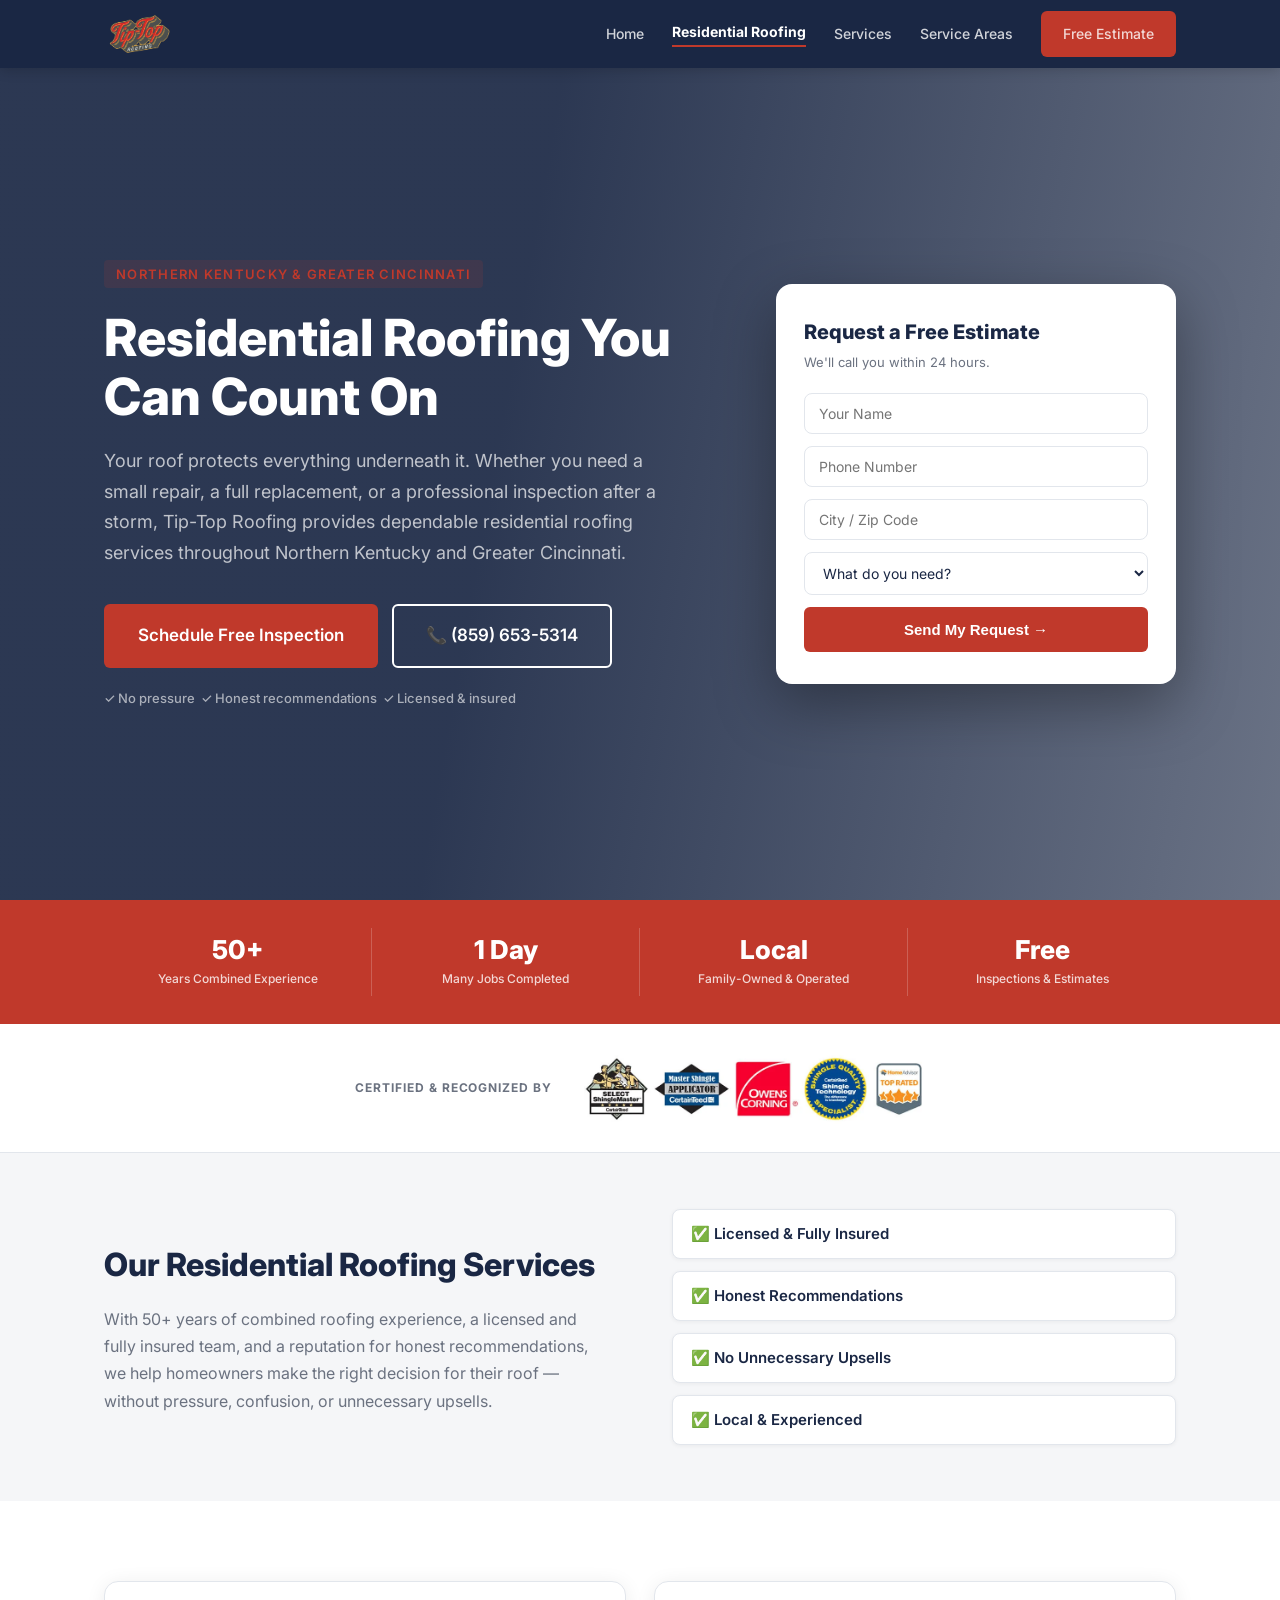
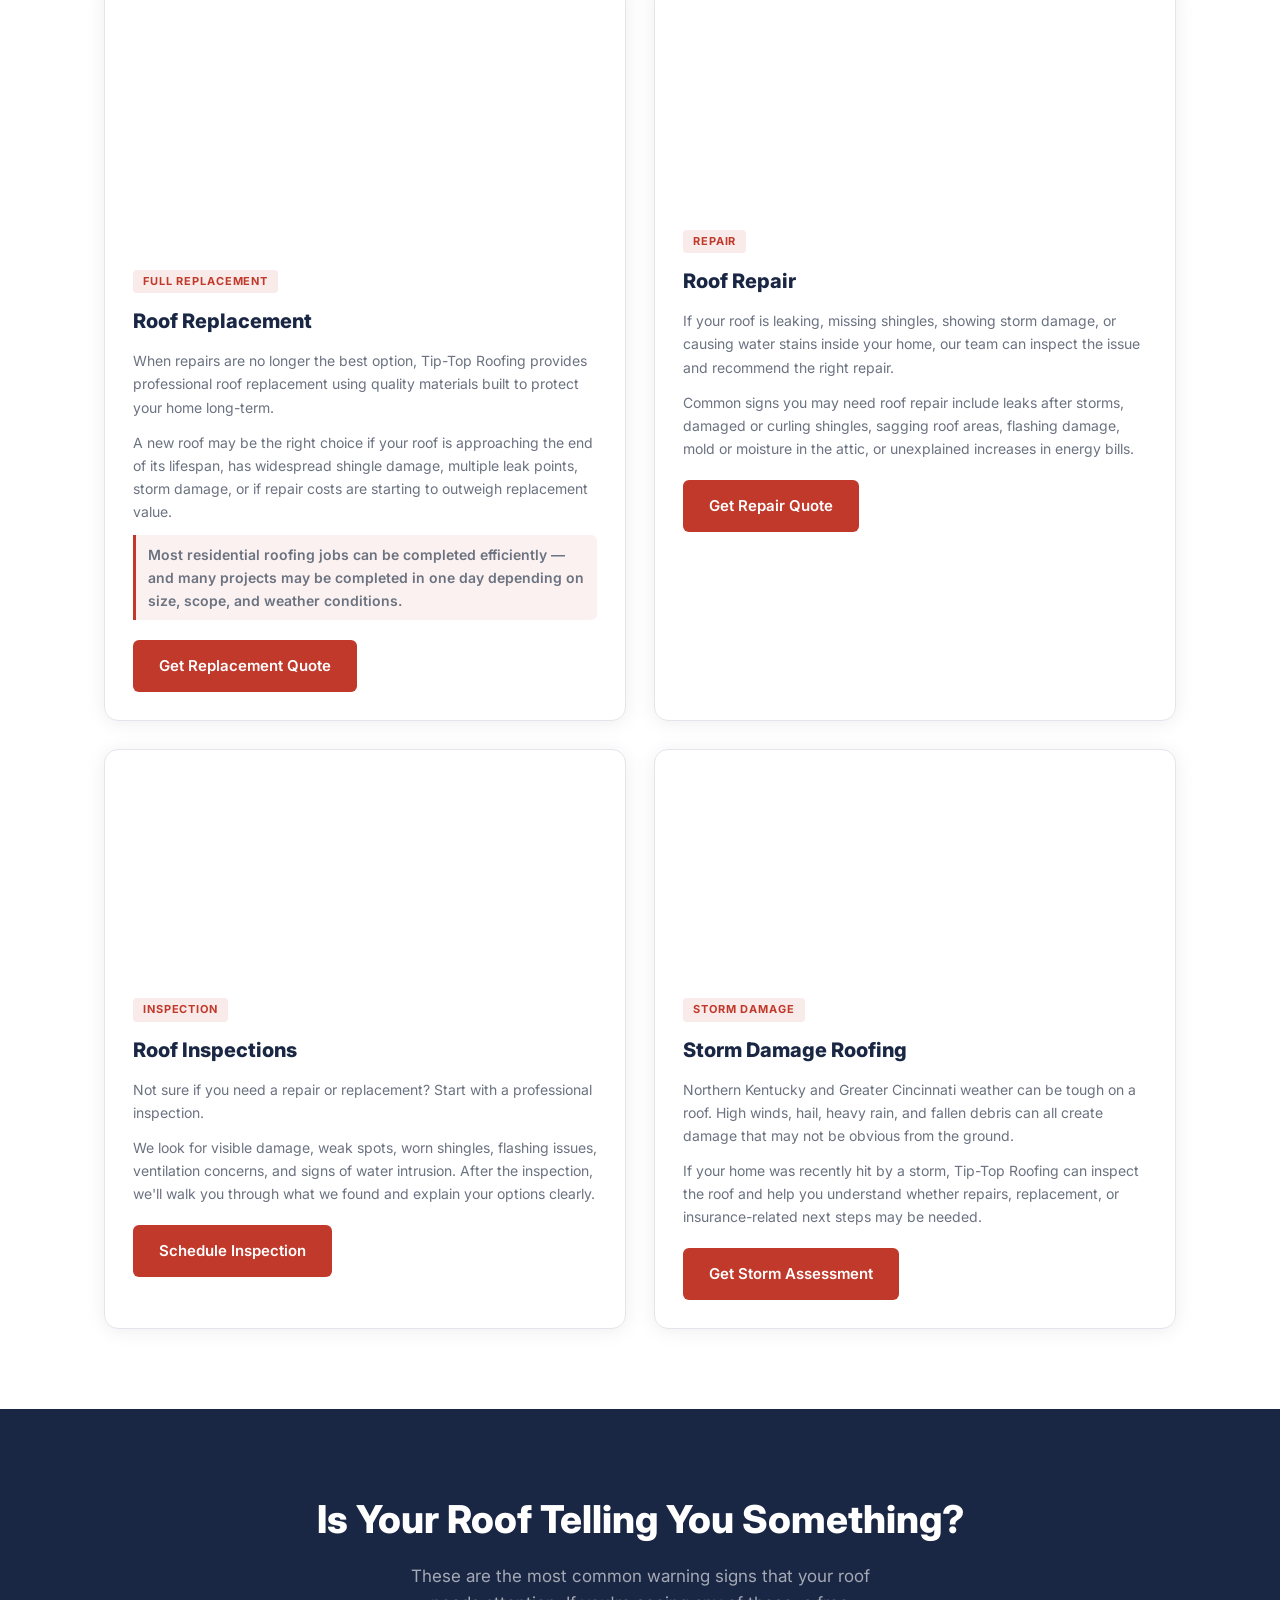
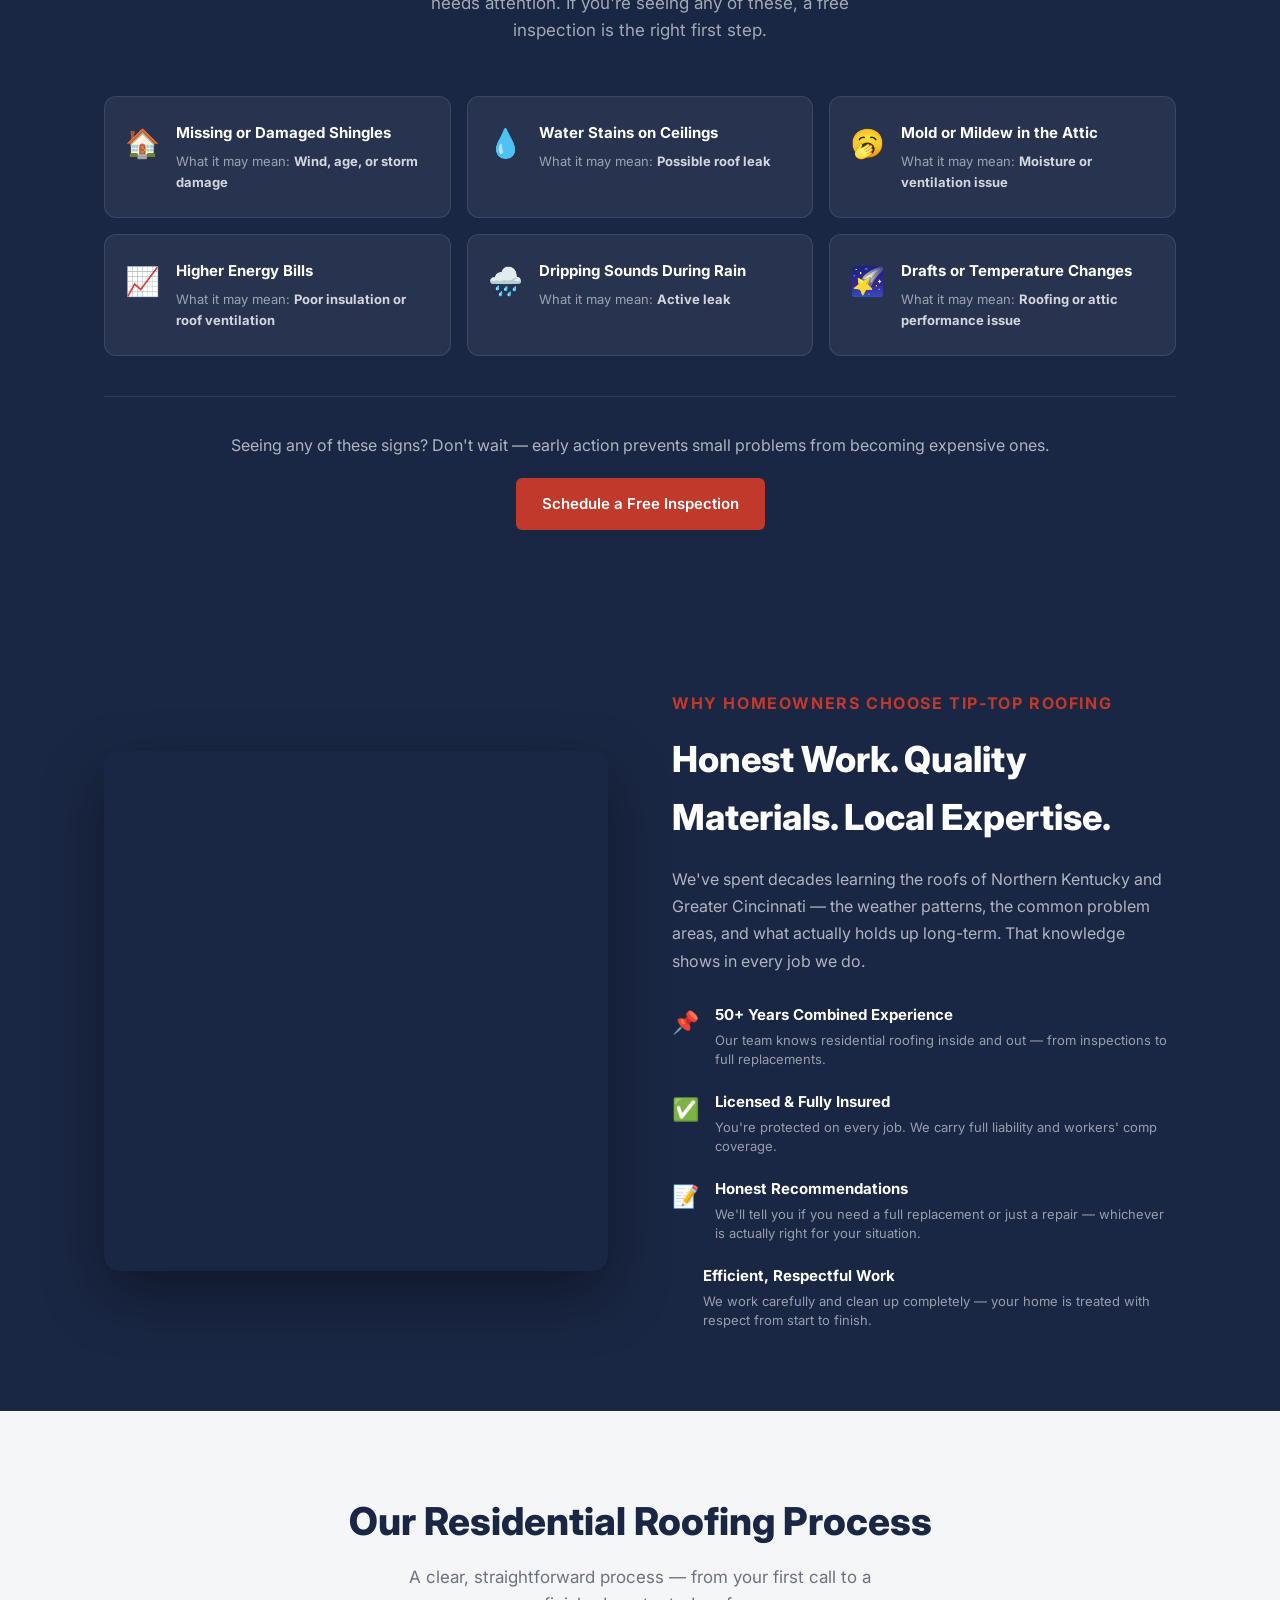
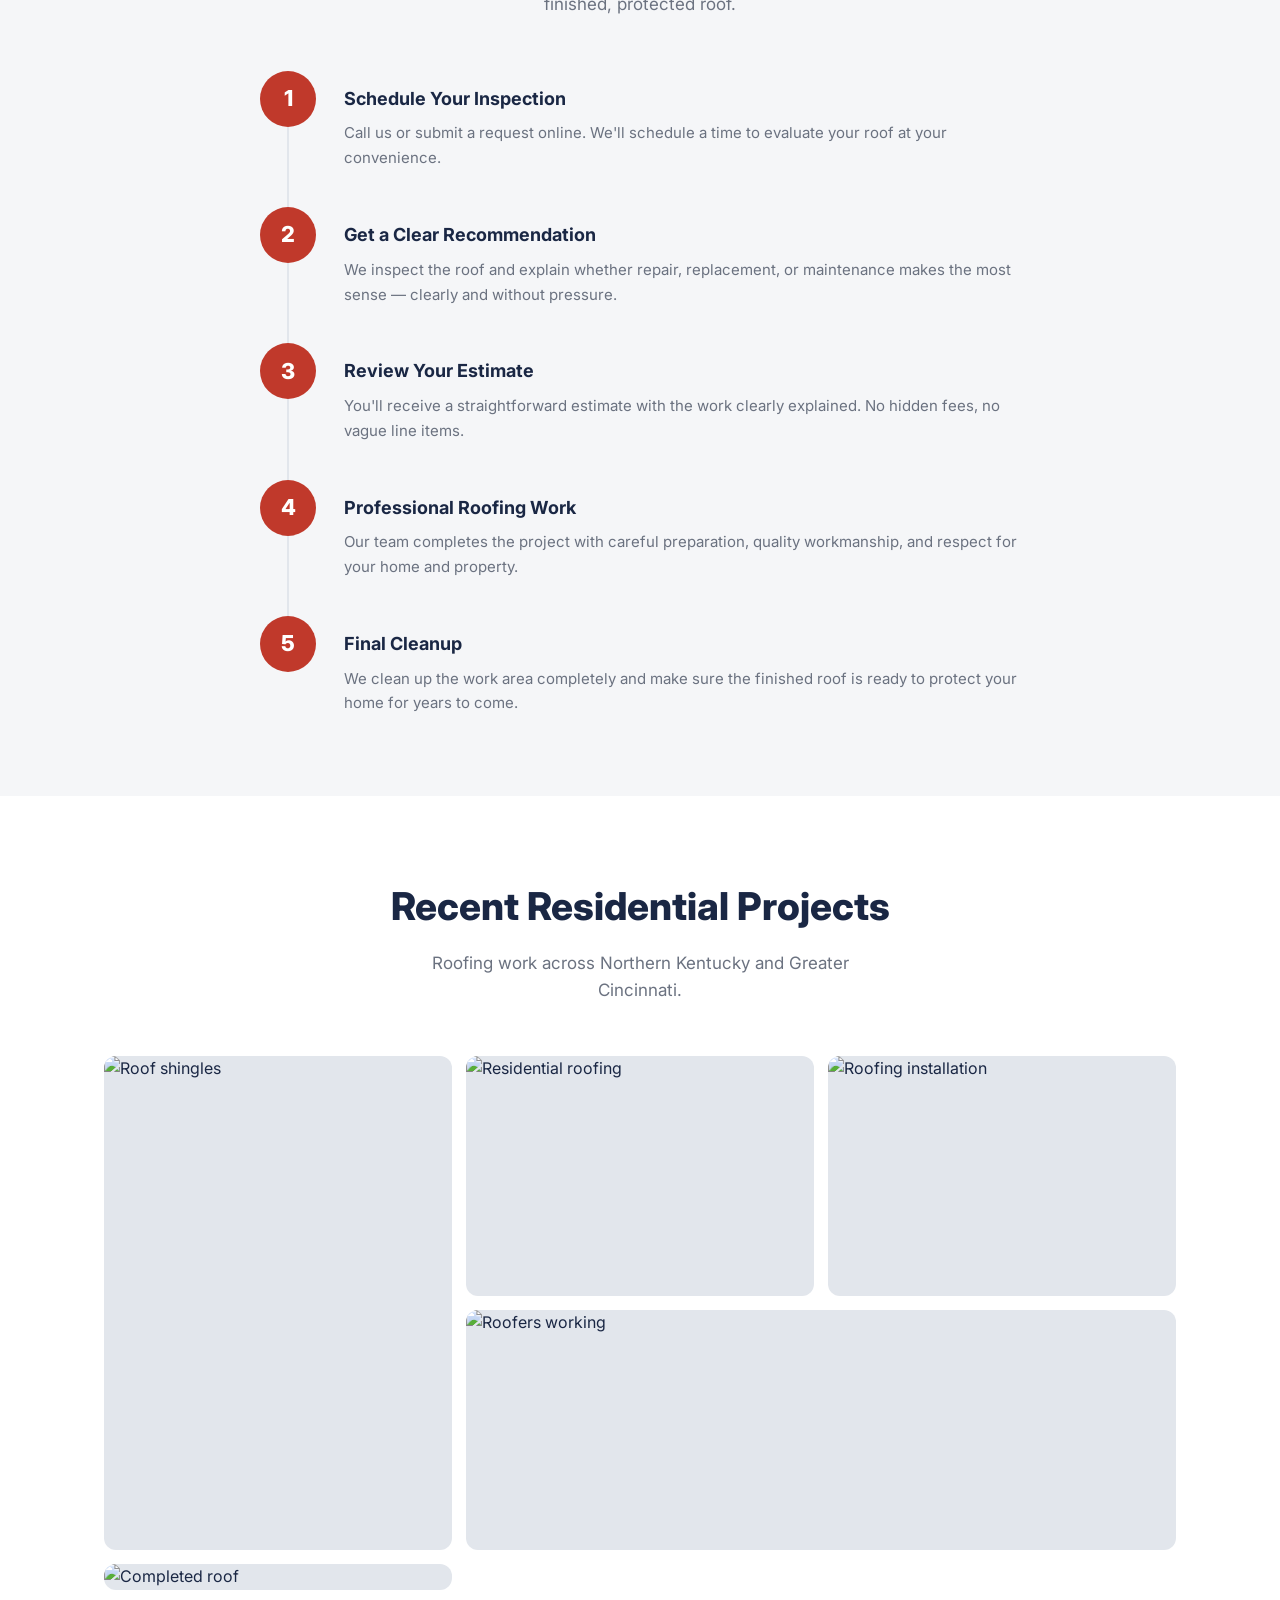
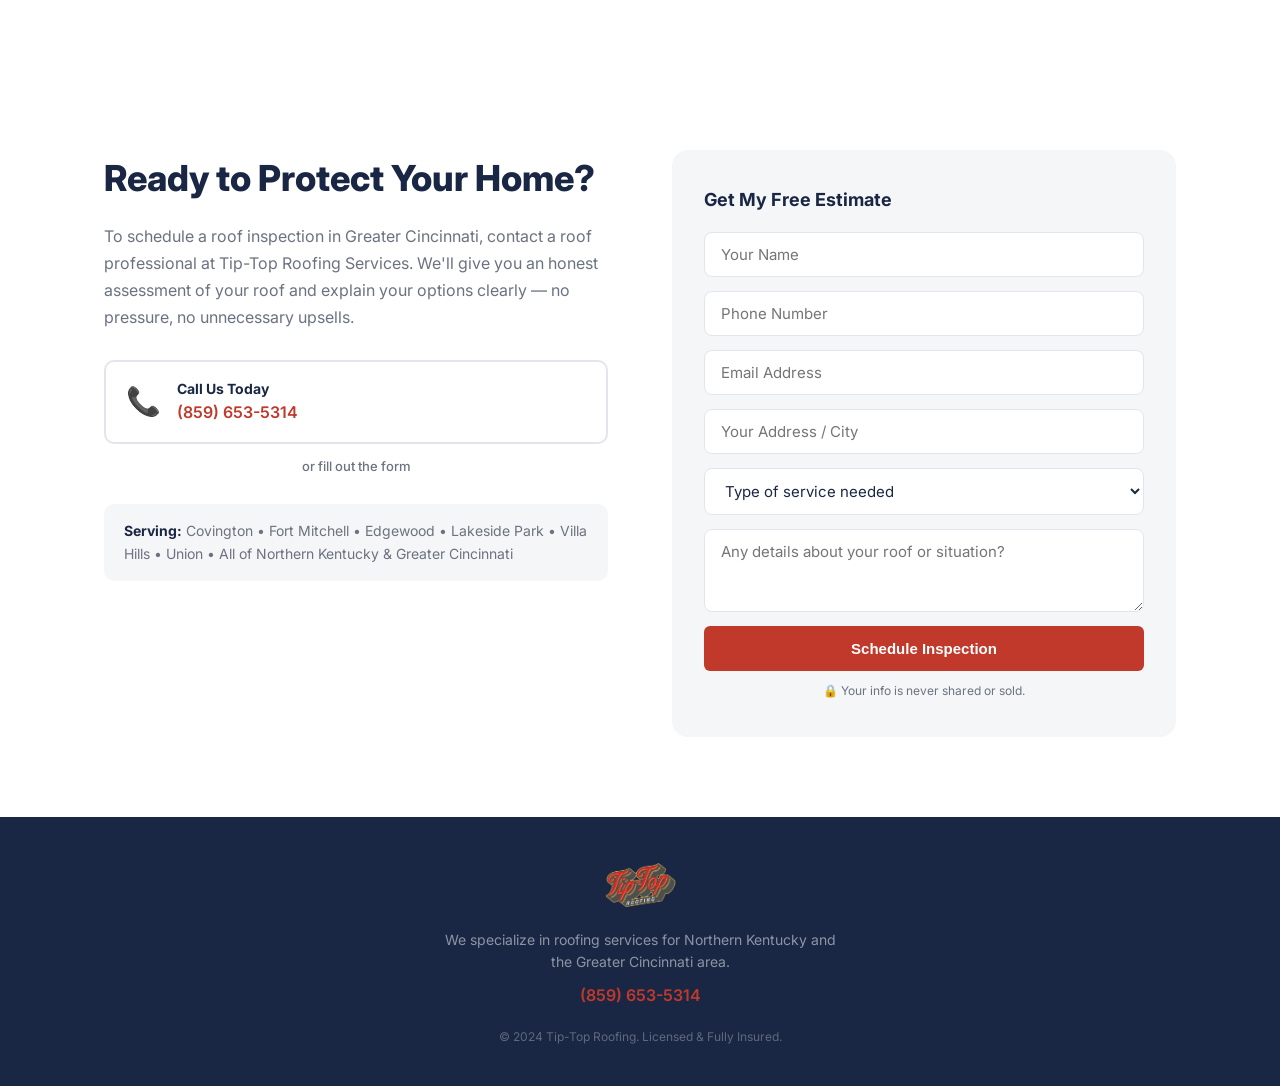
==== residential-roofing.html @ 7cd94232 "Initial build of Tip-Top Roofing website - Main brochure page (index.html) with hero, services, abou" ====
<!DOCTYPE html>
<html lang="en">
<head>
  <meta charset="UTF-8" />
  <meta name="viewport" content="width=device-width, initial-scale=1.0" />
  <title>Residential Roofing | Tip-Top Roofing — Northern Kentucky & Greater Cincinnati</title>
  <link rel="stylesheet" href="style.css" />
  <link rel="stylesheet" href="residential.css" />
  <link rel="preconnect" href="https://fonts.googleapis.com" />
  <link href="https://fonts.googleapis.com/css2?family=Inter:wght@400;500;600;700;800&display=swap" rel="stylesheet" />
</head>
<body>

  <!-- HEADER -->
  <header class="site-header">
    <div class="container header-inner">
      <a href="index.html" class="logo">
        <img src="logo.webp" alt="Tip-Top Roofing" class="logo-img" />
      </a>
      <nav class="nav-main">
        <a href="index.html">Home</a>
        <a href="residential-roofing.html" class="nav-active">Residential Roofing</a>
        <a href="index.html#services">Services</a>
        <a href="index.html#service-areas">Service Areas</a>
        <a href="#contact" class="btn btn-nav">Free Estimate</a>
      </nav>
      <button class="nav-toggle" aria-label="Toggle menu">&#9776;</button>
    </div>
  </header>

  <div class="mobile-nav" id="mobileNav">
    <a href="index.html">Home</a>
    <a href="residential-roofing.html">Residential Roofing</a>
    <a href="index.html#services">Services</a>
    <a href="index.html#service-areas">Service Areas</a>
    <a href="#contact">Free Estimate</a>
  </div>

  <!-- HERO -->
  <section class="lp-hero">
    <div class="lp-hero-bg" style="background-image: url('https://images.unsplash.com/photo-1635424824849-1b09bdcc55b1?auto=format&fit=crop&w=1800&q=80')"></div>
    <div class="lp-hero-overlay"></div>
    <div class="container lp-hero-inner">
      <div class="lp-hero-content">
        <p class="hero-eyebrow">Northern Kentucky &amp; Greater Cincinnati</p>
        <h1>Residential Roofing You Can Count On</h1>
        <p class="hero-sub">Your roof protects everything underneath it. Whether you need a small repair, a full replacement, or a professional inspection after a storm, Tip-Top Roofing provides dependable residential roofing services throughout Northern Kentucky and Greater Cincinnati.</p>
        <div class="hero-actions">
          <a href="#contact" class="btn btn-primary btn-lg">Schedule Free Inspection</a>
          <a href="tel:8596535314" class="btn btn-outline btn-lg">&#128222; (859) 653-5314</a>
        </div>
        <p class="lp-hero-note">&#10003; No pressure &nbsp;&#10003; Honest recommendations &nbsp;&#10003; Licensed &amp; insured</p>
      </div>
      <div class="lp-hero-form">
        <h3>Request a Free Estimate</h3>
        <p>We'll call you within 24 hours.</p>
        <form id="heroForm">
          <input type="text" placeholder="Your Name" required />
          <input type="tel" placeholder="Phone Number" required />
          <input type="text" placeholder="City / Zip Code" />
          <select>
            <option value="" disabled selected>What do you need?</option>
            <option>Roof Replacement</option>
            <option>Roof Repair</option>
            <option>Storm Damage Assessment</option>
            <option>Roof Inspection</option>
            <option>Not Sure — Need Inspection</option>
          </select>
          <button type="submit" class="btn btn-primary">Send My Request &#8594;</button>
        </form>
      </div>
    </div>
  </section>

  <!-- TRUST BAR -->
  <section class="trust-bar">
    <div class="container trust-grid">
      <div class="trust-item">
        <span class="trust-num">50+</span>
        <span class="trust-label">Years Combined Experience</span>
      </div>
      <div class="trust-item">
        <span class="trust-num">1 Day</span>
        <span class="trust-label">Many Jobs Completed</span>
      </div>
      <div class="trust-item">
        <span class="trust-num">Local</span>
        <span class="trust-label">Family-Owned &amp; Operated</span>
      </div>
      <div class="trust-item">
        <span class="trust-num">Free</span>
        <span class="trust-label">Inspections &amp; Estimates</span>
      </div>
    </div>
  </section>

  <!-- BADGES -->
  <section class="badges-bar">
    <div class="container badges-inner">
      <p class="badges-label">Certified &amp; Recognized By</p>
      <img src="badges.jpg" alt="CertainTeed SELECT ShingleMaster, Master Shingle Applicator, Owens Corning, Shingle Quality Specialist, HomeAdvisor Top Rated" class="badges-img" />
    </div>
  </section>

  <!-- INTRO BLURB -->
  <section class="section lp-intro">
    <div class="container lp-intro-inner">
      <div class="lp-intro-text">
        <h2>Our Residential Roofing Services</h2>
        <p>With 50+ years of combined roofing experience, a licensed and fully insured team, and a reputation for honest recommendations, we help homeowners make the right decision for their roof — without pressure, confusion, or unnecessary upsells.</p>
      </div>
      <div class="lp-intro-badges">
        <div class="badge-item">&#9989; Licensed &amp; Fully Insured</div>
        <div class="badge-item">&#9989; Honest Recommendations</div>
        <div class="badge-item">&#9989; No Unnecessary Upsells</div>
        <div class="badge-item">&#9989; Local &amp; Experienced</div>
      </div>
    </div>
  </section>

  <!-- SERVICES -->
  <section class="section lp-services-section" id="services">
    <div class="container">
      <div class="lp-services-grid">

        <div class="lp-service-card featured" id="replacement">
          <div class="lp-service-img" style="background-image: url('https://images.unsplash.com/photo-1643225523483-e2c434191bba?auto=format&fit=crop&w=900&q=80')"></div>
          <div class="lp-service-body">
            <span class="service-tag">Full Replacement</span>
            <h3>Roof Replacement</h3>
            <p>When repairs are no longer the best option, Tip-Top Roofing provides professional roof replacement using quality materials built to protect your home long-term.</p>
            <p class="service-secondary">A new roof may be the right choice if your roof is approaching the end of its lifespan, has widespread shingle damage, multiple leak points, storm damage, or if repair costs are starting to outweigh replacement value.</p>
            <p class="service-note">Most residential roofing jobs can be completed efficiently — and many projects may be completed in one day depending on size, scope, and weather conditions.</p>
            <a href="#contact" class="btn btn-primary">Get Replacement Quote</a>
          </div>
        </div>

        <div class="lp-service-card" id="repair">
          <div class="lp-service-img" style="background-image: url('https://images.unsplash.com/photo-1633759593085-1eaeb724fc88?auto=format&fit=crop&w=900&q=80')"></div>
          <div class="lp-service-body">
            <span class="service-tag">Repair</span>
            <h3>Roof Repair</h3>
            <p>If your roof is leaking, missing shingles, showing storm damage, or causing water stains inside your home, our team can inspect the issue and recommend the right repair.</p>
            <p class="service-secondary">Common signs you may need roof repair include leaks after storms, damaged or curling shingles, sagging roof areas, flashing damage, mold or moisture in the attic, or unexplained increases in energy bills.</p>
            <a href="#contact" class="btn btn-primary">Get Repair Quote</a>
          </div>
        </div>

        <div class="lp-service-card" id="inspection">
          <div class="lp-service-img" style="background-image: url('https://images.unsplash.com/photo-1566071634551-224a639a1c7d?auto=format&fit=crop&w=900&q=80')"></div>
          <div class="lp-service-body">
            <span class="service-tag">Inspection</span>
            <h3>Roof Inspections</h3>
            <p>Not sure if you need a repair or replacement? Start with a professional inspection.</p>
            <p class="service-secondary">We look for visible damage, weak spots, worn shingles, flashing issues, ventilation concerns, and signs of water intrusion. After the inspection, we'll walk you through what we found and explain your options clearly.</p>
            <a href="#contact" class="btn btn-primary">Schedule Inspection</a>
          </div>
        </div>

        <div class="lp-service-card" id="storm">
          <div class="lp-service-img" style="background-image: url('https://images.unsplash.com/photo-1590365876016-da05ac533e83?auto=format&fit=crop&w=900&q=80')"></div>
          <div class="lp-service-body">
            <span class="service-tag">Storm Damage</span>
            <h3>Storm Damage Roofing</h3>
            <p>Northern Kentucky and Greater Cincinnati weather can be tough on a roof. High winds, hail, heavy rain, and fallen debris can all create damage that may not be obvious from the ground.</p>
            <p class="service-secondary">If your home was recently hit by a storm, Tip-Top Roofing can inspect the roof and help you understand whether repairs, replacement, or insurance-related next steps may be needed.</p>
            <a href="#contact" class="btn btn-primary">Get Storm Assessment</a>
          </div>
        </div>

      </div>
    </div>
  </section>

  <!-- WARNING SIGNS -->
  <section class="section lp-warning" id="warning-signs">
    <div class="container">
      <div class="section-header">
        <h2>Is Your Roof Telling You Something?</h2>
        <p>These are the most common warning signs that your roof needs attention. If you're seeing any of these, a free inspection is the right first step.</p>
      </div>
      <div class="warning-grid">
        <div class="warning-card">
          <div class="warning-icon">&#127968;</div>
          <div class="warning-body">
            <h4>Missing or Damaged Shingles</h4>
            <p class="warning-means">What it may mean: <strong>Wind, age, or storm damage</strong></p>
          </div>
        </div>
        <div class="warning-card">
          <div class="warning-icon">&#128167;</div>
          <div class="warning-body">
            <h4>Water Stains on Ceilings</h4>
            <p class="warning-means">What it may mean: <strong>Possible roof leak</strong></p>
          </div>
        </div>
        <div class="warning-card">
          <div class="warning-icon">&#129393;</div>
          <div class="warning-body">
            <h4>Mold or Mildew in the Attic</h4>
            <p class="warning-means">What it may mean: <strong>Moisture or ventilation issue</strong></p>
          </div>
        </div>
        <div class="warning-card">
          <div class="warning-icon">&#128200;</div>
          <div class="warning-body">
            <h4>Higher Energy Bills</h4>
            <p class="warning-means">What it may mean: <strong>Poor insulation or roof ventilation</strong></p>
          </div>
        </div>
        <div class="warning-card">
          <div class="warning-icon">&#127783;&#65039;</div>
          <div class="warning-body">
            <h4>Dripping Sounds During Rain</h4>
            <p class="warning-means">What it may mean: <strong>Active leak</strong></p>
          </div>
        </div>
        <div class="warning-card">
          <div class="warning-icon">&#127776;</div>
          <div class="warning-body">
            <h4>Drafts or Temperature Changes</h4>
            <p class="warning-means">What it may mean: <strong>Roofing or attic performance issue</strong></p>
          </div>
        </div>
      </div>
      <div class="warning-cta">
        <p>Seeing any of these signs? Don't wait — early action prevents small problems from becoming expensive ones.</p>
        <a href="#contact" class="btn btn-primary">Schedule a Free Inspection</a>
      </div>
    </div>
  </section>

  <!-- WHY CHOOSE US -->
  <section class="section lp-why" id="why">
    <div class="container lp-why-inner">
      <div class="lp-why-img" style="background-image: url('https://images.unsplash.com/photo-1634853982486-c06f0e17940f?auto=format&fit=crop&w=900&q=80')"></div>
      <div class="lp-why-text">
        <p class="section-eyebrow">Why Homeowners Choose Tip-Top Roofing</p>
        <h2>Honest Work. Quality Materials. Local Expertise.</h2>
        <p>We've spent decades learning the roofs of Northern Kentucky and Greater Cincinnati — the weather patterns, the common problem areas, and what actually holds up long-term. That knowledge shows in every job we do.</p>
        <div class="why-points">
          <div class="why-point">
            <div class="why-icon">&#128204;</div>
            <div>
              <strong>50+ Years Combined Experience</strong>
              <p>Our team knows residential roofing inside and out — from inspections to full replacements.</p>
            </div>
          </div>
          <div class="why-point">
            <div class="why-icon">&#9989;</div>
            <div>
              <strong>Licensed &amp; Fully Insured</strong>
              <p>You're protected on every job. We carry full liability and workers' comp coverage.</p>
            </div>
          </div>
          <div class="why-point">
            <div class="why-icon">&#128221;</div>
            <div>
              <strong>Honest Recommendations</strong>
              <p>We'll tell you if you need a full replacement or just a repair — whichever is actually right for your situation.</p>
            </div>
          </div>
          <div class="why-point">
            <div class="why-icon">&#9889;</div>
            <div>
              <strong>Efficient, Respectful Work</strong>
              <p>We work carefully and clean up completely — your home is treated with respect from start to finish.</p>
            </div>
          </div>
        </div>
      </div>
    </div>
  </section>

  <!-- PROCESS -->
  <section class="section lp-process-section" id="process">
    <div class="container">
      <div class="section-header">
        <h2>Our Residential Roofing Process</h2>
        <p>A clear, straightforward process — from your first call to a finished, protected roof.</p>
      </div>
      <div class="process-list">
        <div class="process-item">
          <div class="process-num">1</div>
          <div class="process-body">
            <h3>Schedule Your Inspection</h3>
            <p>Call us or submit a request online. We'll schedule a time to evaluate your roof at your convenience.</p>
          </div>
        </div>
        <div class="process-item">
          <div class="process-num">2</div>
          <div class="process-body">
            <h3>Get a Clear Recommendation</h3>
            <p>We inspect the roof and explain whether repair, replacement, or maintenance makes the most sense — clearly and without pressure.</p>
          </div>
        </div>
        <div class="process-item">
          <div class="process-num">3</div>
          <div class="process-body">
            <h3>Review Your Estimate</h3>
            <p>You'll receive a straightforward estimate with the work clearly explained. No hidden fees, no vague line items.</p>
          </div>
        </div>
        <div class="process-item">
          <div class="process-num">4</div>
          <div class="process-body">
            <h3>Professional Roofing Work</h3>
            <p>Our team completes the project with careful preparation, quality workmanship, and respect for your home and property.</p>
          </div>
        </div>
        <div class="process-item">
          <div class="process-num">5</div>
          <div class="process-body">
            <h3>Final Cleanup</h3>
            <p>We clean up the work area completely and make sure the finished roof is ready to protect your home for years to come.</p>
          </div>
        </div>
      </div>
    </div>
  </section>

  <!-- GALLERY STRIP -->
  <section class="section lp-gallery" id="gallery">
    <div class="container">
      <div class="section-header">
        <h2>Recent Residential Projects</h2>
        <p>Roofing work across Northern Kentucky and Greater Cincinnati.</p>
      </div>
      <div class="gallery-grid">
        <div class="gallery-item tall"><img src="https://images.unsplash.com/photo-1566071634551-224a639a1c7d?auto=format&fit=crop&w=800&q=80" alt="Roof shingles" /></div>
        <div class="gallery-item"><img src="https://images.unsplash.com/photo-1590365876016-da05ac533e83?auto=format&fit=crop&w=800&q=80" alt="Residential roofing" /></div>
        <div class="gallery-item"><img src="https://images.unsplash.com/photo-1634853982486-c06f0e17940f?auto=format&fit=crop&w=800&q=80" alt="Roofing installation" /></div>
        <div class="gallery-item wide"><img src="https://images.unsplash.com/photo-1633759593085-1eaeb724fc88?auto=format&fit=crop&w=1200&q=80" alt="Roofers working" /></div>
        <div class="gallery-item"><img src="https://images.unsplash.com/photo-1635424709845-3a85ad5e1f5e?auto=format&fit=crop&w=800&q=80" alt="Completed roof" /></div>
      </div>
    </div>
  </section>

  <!-- CONTACT / CTA -->
  <section class="section lp-cta" id="contact">
    <div class="container lp-cta-inner">
      <div class="lp-cta-text">
        <h2>Ready to Protect Your Home?</h2>
        <p>To schedule a roof inspection in Greater Cincinnati, contact a roof professional at Tip-Top Roofing Services. We'll give you an honest assessment of your roof and explain your options clearly — no pressure, no unnecessary upsells.</p>
        <div class="cta-contact-options">
          <a href="tel:8596535314" class="cta-option">
            <div class="cta-option-icon">&#128222;</div>
            <div>
              <strong>Call Us Today</strong>
              <span>(859) 653-5314</span>
            </div>
          </a>
          <div class="cta-option-divider">or fill out the form</div>
        </div>
        <div class="service-areas-mini">
          <p><strong>Serving:</strong> Covington &bull; Fort Mitchell &bull; Edgewood &bull; Lakeside Park &bull; Villa Hills &bull; Union &bull; All of Northern Kentucky &amp; Greater Cincinnati</p>
        </div>
      </div>
      <form class="contact-form lp-contact-form" id="finalForm">
        <h3>Get My Free Estimate</h3>
        <input type="text" placeholder="Your Name" required />
        <input type="tel" placeholder="Phone Number" required />
        <input type="email" placeholder="Email Address" />
        <input type="text" placeholder="Your Address / City" />
        <select>
          <option value="" disabled selected>Type of service needed</option>
          <option>Roof Replacement</option>
          <option>Roof Repair</option>
          <option>Storm Damage Assessment</option>
          <option>Roof Inspection</option>
          <option>Not Sure — Need Inspection</option>
        </select>
        <textarea placeholder="Any details about your roof or situation?" rows="3"></textarea>
        <button type="submit" class="btn btn-primary">Schedule Inspection</button>
        <p class="form-note">&#128274; Your info is never shared or sold.</p>
      </form>
    </div>
  </section>

  <!-- FOOTER -->
  <footer class="site-footer">
    <div class="container footer-inner">
      <div class="footer-brand">
        <img src="logo.webp" alt="Tip-Top Roofing" class="footer-logo" />
      </div>
      <p class="footer-copy">We specialize in roofing services for Northern Kentucky and the Greater Cincinnati area.</p>
      <p class="footer-phone"><a href="tel:8596535314">(859) 653-5314</a></p>
      <p class="footer-legal">&copy; 2024 Tip-Top Roofing. Licensed &amp; Fully Insured.</p>
    </div>
  </footer>

  <script src="script.js"></script>
  <script>
    document.getElementById('heroForm').addEventListener('submit', e => {
      e.preventDefault();
      const btn = e.target.querySelector('button');
      btn.textContent = "Request Sent! We'll call you soon.";
      btn.style.background = '#27ae60';
      btn.disabled = true;
    });
    document.getElementById('finalForm').addEventListener('submit', e => {
      e.preventDefault();
      const btn = e.target.querySelector('button[type="submit"]');
      btn.textContent = 'Request Sent!';
      btn.style.background = '#27ae60';
      btn.disabled = true;
    });
  </script>
</body>
</html>
---- style.css ----
*, *::before, *::after { box-sizing: border-box; margin: 0; padding: 0; }

:root {
  --red: #c0392b;
  --red-dark: #a93226;
  --navy: #1a2744;
  --navy-light: #243354;
  --gray-bg: #f5f6f8;
  --gray-mid: #e2e6ec;
  --gray-text: #6b7280;
  --white: #ffffff;
  --font: 'Inter', system-ui, sans-serif;
}

html { scroll-behavior: smooth; }

body {
  font-family: var(--font);
  color: var(--navy);
  line-height: 1.6;
  font-size: 16px;
}

.container {
  max-width: 1120px;
  margin: 0 auto;
  padding: 0 24px;
}

/* BUTTONS */
.btn {
  display: inline-block;
  padding: 12px 24px;
  border-radius: 6px;
  font-weight: 600;
  font-size: 15px;
  text-decoration: none;
  transition: all 0.2s;
  cursor: pointer;
  border: 2px solid transparent;
}
.btn-primary {
  background: var(--red);
  color: var(--white);
}
.btn-primary:hover { background: var(--red-dark); }
.btn-outline {
  border-color: var(--white);
  color: var(--white);
  background: transparent;
}
.btn-outline:hover { background: rgba(255,255,255,0.1); }
.btn-nav {
  background: var(--red);
  color: var(--white);
  padding: 10px 20px;
  font-size: 14px;
}
.btn-nav:hover { background: var(--red-dark); }
.btn-lg { padding: 16px 32px; font-size: 17px; }

/* HEADER */
.site-header {
  position: fixed;
  top: 0; left: 0; right: 0;
  z-index: 100;
  background: var(--navy);
  box-shadow: 0 2px 12px rgba(0,0,0,0.18);
}
.header-inner {
  display: flex;
  align-items: center;
  justify-content: space-between;
  height: 68px;
}
.logo {
  display: flex;
  align-items: center;
  gap: 12px;
  text-decoration: none;
}
.logo-mark {
  background: var(--red);
  color: var(--white);
  font-weight: 800;
  font-size: 15px;
  width: 40px;
  height: 40px;
  border-radius: 8px;
  display: flex;
  align-items: center;
  justify-content: center;
  flex-shrink: 0;
}
.logo-mark.small { width: 32px; height: 32px; font-size: 13px; }
.logo-img {
  height: 48px;
  width: auto;
  display: block;
}
.footer-logo {
  height: 56px;
  width: auto;
  display: block;
}
.nav-main {
  display: flex;
  align-items: center;
  gap: 28px;
}
.nav-main a {
  text-decoration: none;
  color: rgba(255,255,255,0.8);
  font-size: 14px;
  font-weight: 500;
  transition: color 0.2s;
}
.nav-main a:hover { color: var(--white); }
.nav-toggle {
  display: none;
  background: none;
  border: none;
  color: var(--white);
  font-size: 22px;
  cursor: pointer;
}

/* MOBILE NAV */
.mobile-nav {
  display: none;
  flex-direction: column;
  background: var(--navy-light);
  position: fixed;
  top: 68px; left: 0; right: 0;
  z-index: 99;
  padding: 16px 24px;
  gap: 4px;
}
.mobile-nav.open { display: flex; }
.mobile-nav a {
  text-decoration: none;
  color: rgba(255,255,255,0.85);
  font-size: 15px;
  font-weight: 500;
  padding: 10px 0;
  border-bottom: 1px solid rgba(255,255,255,0.08);
}
.mobile-nav a:last-child { border-bottom: none; }

/* BADGES BAR */
.badges-bar {
  background: var(--white);
  border-bottom: 1px solid var(--gray-mid);
  padding: 28px 0;
}
.badges-inner {
  display: flex;
  align-items: center;
  gap: 32px;
  justify-content: center;
  flex-wrap: wrap;
}
.badges-label {
  font-size: 12px;
  font-weight: 700;
  letter-spacing: 0.08em;
  text-transform: uppercase;
  color: var(--gray-text);
  white-space: nowrap;
}
.badges-img {
  max-height: 72px;
  width: auto;
  max-width: 100%;
  object-fit: contain;
}

/* HERO */
.hero {
  min-height: 100vh;
  background: linear-gradient(135deg, #1a2744 0%, #2c3e5e 50%, #1a2744 100%);
  display: flex;
  align-items: center;
  position: relative;
  padding-top: 68px;
}
.hero::before {
  content: '';
  position: absolute;
  inset: 0;
  background: url("data:image/svg+xml,%3Csvg width='60' height='60' viewBox='0 0 60 60' xmlns='http://www.w3.org/2000/svg'%3E%3Cg fill='none' fill-rule='evenodd'%3E%3Cg fill='%23ffffff' fill-opacity='0.03'%3E%3Cpath d='M36 34v-4h-2v4h-4v2h4v4h2v-4h4v-2h-4zm0-30V0h-2v4h-4v2h4v4h2V6h4V4h-4zM6 34v-4H4v4H0v2h4v4h2v-4h4v-2H6zM6 4V0H4v4H0v2h4v4h2V6h4V4H6z'/%3E%3C/g%3E%3C/g%3E%3C/svg%3E");
}
.hero-overlay {
  position: absolute;
  inset: 0;
  background: rgba(26, 39, 68, 0.3);
}
.hero-content {
  position: relative;
  z-index: 1;
  padding: 80px 24px;
}
.hero-eyebrow {
  font-size: 13px;
  font-weight: 600;
  letter-spacing: 0.1em;
  text-transform: uppercase;
  color: var(--red);
  background: rgba(192,57,43,0.12);
  display: inline-block;
  padding: 4px 12px;
  border-radius: 4px;
  margin-bottom: 20px;
}
.hero-content h1 {
  font-size: clamp(2.4rem, 5vw, 3.8rem);
  font-weight: 800;
  line-height: 1.1;
  color: var(--white);
  margin-bottom: 20px;
}
.hero-sub {
  font-size: 18px;
  color: rgba(255,255,255,0.7);
  max-width: 560px;
  margin-bottom: 36px;
  line-height: 1.7;
}
.hero-actions {
  display: flex;
  gap: 14px;
  flex-wrap: wrap;
}

/* TRUST BAR */
.trust-bar {
  background: var(--red);
  padding: 28px 0;
}
.trust-grid {
  display: grid;
  grid-template-columns: repeat(4, 1fr);
  gap: 0;
  text-align: center;
}
.trust-item {
  display: flex;
  flex-direction: column;
  align-items: center;
  padding: 8px 16px;
  border-right: 1px solid rgba(255,255,255,0.2);
}
.trust-item:last-child { border-right: none; }
.trust-num {
  font-size: 26px;
  font-weight: 800;
  color: var(--white);
  line-height: 1.1;
}
.trust-label {
  font-size: 12px;
  color: rgba(255,255,255,0.8);
  font-weight: 500;
  margin-top: 4px;
}

/* SECTIONS */
.section { padding: 80px 0; }
.section-header {
  text-align: center;
  margin-bottom: 52px;
}
.section-header h2 {
  font-size: clamp(1.8rem, 3vw, 2.4rem);
  font-weight: 800;
  margin-bottom: 12px;
}
.section-header p {
  font-size: 17px;
  color: var(--gray-text);
  max-width: 500px;
  margin: 0 auto;
}
.section-eyebrow {
  font-size: 12px;
  font-weight: 700;
  letter-spacing: 0.1em;
  text-transform: uppercase;
  color: var(--red);
  margin-bottom: 12px;
  display: block;
}

/* SERVICES */
.services { background: var(--gray-bg); }
.services-grid {
  display: grid;
  grid-template-columns: repeat(4, 1fr);
  gap: 24px;
}
.service-card {
  background: var(--white);
  border-radius: 12px;
  padding: 32px 24px;
  box-shadow: 0 2px 16px rgba(0,0,0,0.06);
  transition: transform 0.2s, box-shadow 0.2s;
}
.service-card:hover {
  transform: translateY(-4px);
  box-shadow: 0 8px 28px rgba(0,0,0,0.1);
}
.service-icon {
  font-size: 32px;
  margin-bottom: 16px;
}
.service-card h3 {
  font-size: 17px;
  font-weight: 700;
  margin-bottom: 10px;
}
.service-card p {
  font-size: 14px;
  color: var(--gray-text);
  line-height: 1.65;
}

/* ABOUT */
.about { background: var(--white); }
.about-inner {
  display: grid;
  grid-template-columns: 1fr 340px;
  gap: 64px;
  align-items: center;
}
.about-text h2 {
  font-size: clamp(1.7rem, 2.8vw, 2.2rem);
  font-weight: 800;
  margin-bottom: 20px;
  line-height: 1.2;
}
.about-text p {
  color: var(--gray-text);
  margin-bottom: 16px;
  font-size: 16px;
  line-height: 1.7;
}
.about-list {
  list-style: none;
  margin-top: 24px;
  display: flex;
  flex-direction: column;
  gap: 10px;
}
.about-list li {
  font-weight: 600;
  font-size: 15px;
  color: var(--navy);
}
.about-callout {
  background: var(--navy);
  border-radius: 16px;
  padding: 40px 32px;
  text-align: center;
}
.callout-stat {
  font-size: 72px;
  font-weight: 800;
  color: var(--white);
  line-height: 1;
}
.callout-stat span {
  font-size: 28px;
  color: var(--red);
  font-weight: 700;
}
.callout-desc {
  color: rgba(255,255,255,0.65);
  font-size: 14px;
  margin: 16px 0 28px;
  line-height: 1.6;
}

/* MATERIALS */
.materials { background: var(--navy); }
.materials .section-header h2 { color: var(--white); }
.materials .section-header p { color: rgba(255,255,255,0.6); }
.materials-grid {
  display: grid;
  grid-template-columns: repeat(3, 1fr);
  gap: 24px;
}
.material-card {
  background: rgba(255,255,255,0.06);
  border: 1px solid rgba(255,255,255,0.1);
  border-radius: 12px;
  padding: 32px 28px;
  transition: background 0.2s;
}
.material-card:hover { background: rgba(255,255,255,0.1); }
.material-card h3 {
  font-size: 17px;
  font-weight: 700;
  color: var(--white);
  margin-bottom: 12px;
}
.material-card p {
  font-size: 14px;
  color: rgba(255,255,255,0.6);
  line-height: 1.65;
}

/* SERVICE AREAS */
.service-areas { background: var(--gray-bg); }
.areas-grid {
  display: flex;
  flex-wrap: wrap;
  gap: 12px;
  justify-content: center;
}
.areas-grid span {
  background: var(--white);
  border: 1px solid var(--gray-mid);
  border-radius: 6px;
  padding: 10px 20px;
  font-size: 14px;
  font-weight: 600;
  color: var(--navy);
  box-shadow: 0 1px 4px rgba(0,0,0,0.05);
}

/* CONTACT */
.contact { background: var(--white); }
.contact-inner {
  display: grid;
  grid-template-columns: 1fr 1fr;
  gap: 64px;
  align-items: start;
}
.contact-text h2 {
  font-size: clamp(1.7rem, 2.8vw, 2.2rem);
  font-weight: 800;
  margin-bottom: 16px;
  line-height: 1.2;
}
.contact-text p {
  color: var(--gray-text);
  margin-bottom: 28px;
  font-size: 16px;
  line-height: 1.7;
}
.contact-form {
  background: var(--gray-bg);
  border-radius: 16px;
  padding: 36px 32px;
  display: flex;
  flex-direction: column;
  gap: 14px;
}
.contact-form h3 {
  font-size: 18px;
  font-weight: 700;
  margin-bottom: 4px;
}
.contact-form input,
.contact-form textarea {
  width: 100%;
  padding: 12px 16px;
  border: 1.5px solid var(--gray-mid);
  border-radius: 8px;
  font-family: var(--font);
  font-size: 15px;
  color: var(--navy);
  background: var(--white);
  transition: border-color 0.2s;
  outline: none;
}
.contact-form input:focus,
.contact-form textarea:focus { border-color: var(--red); }
.contact-form textarea { resize: vertical; }
.contact-form .btn { width: 100%; text-align: center; }

/* FOOTER */
.site-footer {
  background: var(--navy);
  padding: 40px 0;
  text-align: center;
}
.footer-inner { display: flex; flex-direction: column; align-items: center; gap: 10px; }
.footer-brand {
  display: flex;
  align-items: center;
  gap: 10px;
  margin-bottom: 6px;
}
.footer-name {
  font-size: 16px;
  font-weight: 700;
  color: var(--white);
}
.footer-copy {
  font-size: 14px;
  color: rgba(255,255,255,0.5);
  max-width: 400px;
}
.footer-phone a {
  color: var(--red);
  text-decoration: none;
  font-weight: 600;
  font-size: 16px;
}
.footer-legal {
  font-size: 12px;
  color: rgba(255,255,255,0.3);
  margin-top: 8px;
}

/* RESPONSIVE */
@media (max-width: 900px) {
  .services-grid { grid-template-columns: repeat(2, 1fr); }
  .about-inner { grid-template-columns: 1fr; gap: 40px; }
  .about-callout { max-width: 360px; }
  .contact-inner { grid-template-columns: 1fr; gap: 40px; }
  .trust-grid { grid-template-columns: repeat(2, 1fr); }
  .trust-item:nth-child(2) { border-right: none; }
  .trust-item:nth-child(3),
  .trust-item:nth-child(4) { border-top: 1px solid rgba(255,255,255,0.2); }
}

@media (max-width: 640px) {
  .nav-main { display: none; }
  .nav-toggle { display: block; }
  .services-grid { grid-template-columns: 1fr; }
  .materials-grid { grid-template-columns: 1fr; }
  .hero-actions { flex-direction: column; align-items: flex-start; }
  .trust-grid { grid-template-columns: repeat(2, 1fr); }
  .section { padding: 56px 0; }
}
---- residential.css ----
/* LANDING PAGE HERO */
.lp-hero {
  min-height: 100vh;
  position: relative;
  display: flex;
  align-items: center;
  padding-top: 68px;
}
.lp-hero-bg {
  position: absolute;
  inset: 0;
  background-size: cover;
  background-position: center;
}
.lp-hero-overlay {
  position: absolute;
  inset: 0;
  background: linear-gradient(100deg, rgba(26,39,68,0.92) 40%, rgba(26,39,68,0.65) 100%);
}
.lp-hero-inner {
  position: relative;
  z-index: 1;
  display: grid;
  grid-template-columns: 1fr 400px;
  gap: 60px;
  align-items: center;
  padding-top: 60px;
  padding-bottom: 60px;
}
.lp-hero-content h1 {
  font-size: clamp(2rem, 4.5vw, 3.2rem);
  font-weight: 800;
  color: var(--white);
  line-height: 1.15;
  margin-bottom: 20px;
}
.lp-hero-note {
  margin-top: 20px;
  font-size: 13px;
  color: rgba(255,255,255,0.6);
  font-weight: 500;
}

/* HERO FORM */
.lp-hero-form {
  background: var(--white);
  border-radius: 16px;
  padding: 32px 28px;
  box-shadow: 0 20px 60px rgba(0,0,0,0.35);
}
.lp-hero-form h3 {
  font-size: 20px;
  font-weight: 800;
  color: var(--navy);
  margin-bottom: 4px;
}
.lp-hero-form > p {
  font-size: 13px;
  color: var(--gray-text);
  margin-bottom: 20px;
}
.lp-hero-form input,
.lp-hero-form select,
.lp-hero-form textarea {
  width: 100%;
  padding: 11px 14px;
  border: 1.5px solid var(--gray-mid);
  border-radius: 8px;
  font-family: var(--font);
  font-size: 14px;
  color: var(--navy);
  background: var(--white);
  margin-bottom: 12px;
  outline: none;
  transition: border-color 0.2s;
  appearance: auto;
}
.lp-hero-form input:focus,
.lp-hero-form select:focus { border-color: var(--red); }
.lp-hero-form .btn { width: 100%; text-align: center; }

/* LP SERVICES */
.lp-services-grid {
  display: grid;
  grid-template-columns: repeat(2, 1fr);
  gap: 28px;
}
.lp-service-card {
  background: var(--white);
  border-radius: 14px;
  overflow: hidden;
  box-shadow: 0 2px 20px rgba(0,0,0,0.07);
  border: 1px solid var(--gray-mid);
  transition: transform 0.2s, box-shadow 0.2s;
  display: flex;
  flex-direction: column;
}
.lp-service-card:hover {
  transform: translateY(-4px);
  box-shadow: 0 10px 32px rgba(0,0,0,0.12);
}
.lp-service-img {
  height: 220px;
  background-size: cover;
  background-position: center;
  flex-shrink: 0;
}
.lp-service-card.featured .lp-service-img { height: 260px; }
.lp-service-body {
  padding: 28px;
  display: flex;
  flex-direction: column;
  gap: 12px;
  flex: 1;
}
.service-tag {
  display: inline-block;
  background: rgba(192,57,43,0.1);
  color: var(--red);
  font-size: 11px;
  font-weight: 700;
  letter-spacing: 0.08em;
  text-transform: uppercase;
  padding: 3px 10px;
  border-radius: 4px;
  align-self: flex-start;
}
.lp-service-body h3 {
  font-size: 20px;
  font-weight: 800;
  color: var(--navy);
}
.lp-service-body > p {
  font-size: 14px;
  color: var(--gray-text);
  line-height: 1.65;
}
.lp-service-body ul {
  list-style: none;
  display: flex;
  flex-direction: column;
  gap: 6px;
  flex: 1;
}
.lp-service-body ul li {
  font-size: 13px;
  color: var(--navy);
  font-weight: 500;
  padding-left: 18px;
  position: relative;
}
.lp-service-body ul li::before {
  content: '✓';
  position: absolute;
  left: 0;
  color: var(--red);
  font-weight: 700;
}
.lp-service-body .btn {
  align-self: flex-start;
  margin-top: 8px;
}

/* PROCESS */
.lp-process { background: var(--gray-bg); }
.process-steps {
  display: flex;
  align-items: flex-start;
  gap: 0;
}
.process-step {
  flex: 1;
  text-align: center;
  padding: 0 20px;
}
.step-num {
  width: 56px;
  height: 56px;
  border-radius: 50%;
  background: var(--red);
  color: var(--white);
  font-size: 22px;
  font-weight: 800;
  display: flex;
  align-items: center;
  justify-content: center;
  margin: 0 auto 20px;
}
.process-step h3 {
  font-size: 16px;
  font-weight: 700;
  margin-bottom: 10px;
}
.process-step p {
  font-size: 14px;
  color: var(--gray-text);
  line-height: 1.65;
}
.process-connector {
  width: 60px;
  height: 2px;
  background: var(--gray-mid);
  margin-top: 28px;
  flex-shrink: 0;
}

/* GALLERY */
.lp-gallery { background: var(--white); }
.gallery-grid {
  display: grid;
  grid-template-columns: repeat(3, 1fr);
  grid-template-rows: 240px 240px;
  gap: 14px;
}
.gallery-item {
  border-radius: 12px;
  overflow: hidden;
  transition: transform 0.3s;
  background: var(--gray-mid);
}
.gallery-item:hover { transform: scale(1.02); }
.gallery-item img {
  width: 100%;
  height: 100%;
  object-fit: cover;
  display: block;
}
.gallery-item.tall { grid-row: span 2; }
.gallery-item.wide { grid-column: span 2; }

/* WHY US */
.lp-why { background: var(--navy); }
.lp-why .section-eyebrow { color: var(--red); }
.lp-why-inner {
  display: grid;
  grid-template-columns: 1fr 1fr;
  gap: 64px;
  align-items: center;
}
.lp-why-img {
  border-radius: 16px;
  height: 520px;
  background-size: cover;
  background-position: center;
  box-shadow: 0 24px 60px rgba(0,0,0,0.4);
}
.lp-why-text h2 {
  font-size: clamp(1.8rem, 2.8vw, 2.4rem);
  font-weight: 800;
  color: var(--white);
  margin-bottom: 20px;
}
.lp-why-text > p {
  color: rgba(255,255,255,0.65);
  font-size: 16px;
  line-height: 1.7;
  margin-bottom: 14px;
}
.why-points {
  display: flex;
  flex-direction: column;
  gap: 20px;
  margin-top: 28px;
}
.why-point {
  display: flex;
  gap: 16px;
  align-items: flex-start;
}
.why-icon {
  font-size: 22px;
  flex-shrink: 0;
  margin-top: 2px;
}
.why-point strong {
  display: block;
  color: var(--white);
  font-size: 15px;
  margin-bottom: 4px;
}
.why-point p {
  color: rgba(255,255,255,0.55);
  font-size: 13px;
  line-height: 1.5;
  margin: 0;
}

/* TESTIMONIALS */
.lp-testimonials { background: var(--gray-bg); }
.testimonials-grid {
  display: grid;
  grid-template-columns: repeat(3, 1fr);
  gap: 24px;
}
.testimonial-card {
  background: var(--white);
  border-radius: 14px;
  padding: 28px;
  box-shadow: 0 2px 16px rgba(0,0,0,0.06);
  display: flex;
  flex-direction: column;
  gap: 16px;
}
.stars { color: #f59e0b; font-size: 18px; letter-spacing: 2px; }
.testimonial-card > p {
  font-size: 15px;
  color: var(--gray-text);
  line-height: 1.7;
  flex: 1;
  font-style: italic;
}
.testimonial-author {
  display: flex;
  align-items: center;
  gap: 12px;
}
.author-avatar {
  width: 42px;
  height: 42px;
  border-radius: 50%;
  background: var(--navy);
  color: var(--white);
  font-size: 13px;
  font-weight: 700;
  display: flex;
  align-items: center;
  justify-content: center;
  flex-shrink: 0;
}
.testimonial-author strong {
  display: block;
  font-size: 14px;
  color: var(--navy);
}
.testimonial-author span {
  font-size: 12px;
  color: var(--gray-text);
}

/* FINAL CTA */
.lp-cta { background: var(--white); }
.lp-cta-inner {
  display: grid;
  grid-template-columns: 1fr 1fr;
  gap: 64px;
  align-items: start;
}
.lp-cta-text h2 {
  font-size: clamp(1.8rem, 2.8vw, 2.4rem);
  font-weight: 800;
  margin-bottom: 16px;
}
.lp-cta-text > p {
  color: var(--gray-text);
  font-size: 16px;
  line-height: 1.7;
  margin-bottom: 28px;
}
.cta-contact-options {
  display: flex;
  flex-direction: column;
  gap: 12px;
  margin-bottom: 28px;
}
.cta-option {
  display: flex;
  align-items: center;
  gap: 16px;
  padding: 16px 20px;
  border: 2px solid var(--gray-mid);
  border-radius: 10px;
  text-decoration: none;
  transition: border-color 0.2s, background 0.2s;
}
.cta-option:hover { border-color: var(--red); background: rgba(192,57,43,0.03); }
.cta-option.static { cursor: default; }
.cta-option.static:hover { border-color: var(--gray-mid); background: none; }
.cta-option-icon { font-size: 28px; }
.cta-option strong {
  display: block;
  font-size: 14px;
  color: var(--navy);
  font-weight: 700;
}
.cta-option span {
  font-size: 16px;
  font-weight: 600;
  color: var(--red);
}
.cta-option-divider {
  text-align: center;
  font-size: 13px;
  color: var(--gray-text);
  font-weight: 500;
}
.cta-footnote {
  font-size: 12px;
  color: var(--gray-text);
}
.lp-contact-form select {
  width: 100%;
  padding: 12px 16px;
  border: 1.5px solid var(--gray-mid);
  border-radius: 8px;
  font-family: var(--font);
  font-size: 15px;
  color: var(--navy);
  background: var(--white);
  outline: none;
  transition: border-color 0.2s;
  appearance: auto;
}
.lp-contact-form select:focus { border-color: var(--red); }
.form-note {
  text-align: center;
  font-size: 12px;
  color: var(--gray-text);
  margin-top: -4px;
}

/* ACTIVE NAV LINK */
.nav-active {
  color: var(--white) !important;
  font-weight: 700 !important;
  border-bottom: 2px solid var(--red);
  padding-bottom: 2px;
}

/* INTRO BLURB */
.lp-intro { background: var(--gray-bg); padding: 56px 0; }
.lp-intro-inner {
  display: grid;
  grid-template-columns: 1fr 1fr;
  gap: 64px;
  align-items: center;
}
.lp-intro-text h2 {
  font-size: clamp(1.6rem, 2.5vw, 2rem);
  font-weight: 800;
  margin-bottom: 16px;
}
.lp-intro-text p {
  color: var(--gray-text);
  font-size: 16px;
  line-height: 1.7;
}
.lp-intro-badges {
  display: flex;
  flex-direction: column;
  gap: 12px;
}
.badge-item {
  background: var(--white);
  border: 1.5px solid var(--gray-mid);
  border-radius: 8px;
  padding: 12px 18px;
  font-size: 15px;
  font-weight: 600;
  color: var(--navy);
  box-shadow: 0 1px 4px rgba(0,0,0,0.05);
}

/* SERVICE SECTION BG */
.lp-services-section { background: var(--white); }
.service-secondary {
  font-size: 13px;
  color: var(--gray-text);
  line-height: 1.65;
}
.service-note {
  font-size: 13px;
  color: var(--red);
  font-weight: 600;
  background: rgba(192,57,43,0.07);
  border-left: 3px solid var(--red);
  padding: 8px 12px;
  border-radius: 0 6px 6px 0;
}

/* WARNING SIGNS */
.lp-warning { background: var(--navy); }
.lp-warning .section-header h2 { color: var(--white); }
.lp-warning .section-header p { color: rgba(255,255,255,0.6); }
.warning-grid {
  display: grid;
  grid-template-columns: repeat(3, 1fr);
  gap: 16px;
  margin-bottom: 40px;
}
.warning-card {
  background: rgba(255,255,255,0.06);
  border: 1px solid rgba(255,255,255,0.1);
  border-radius: 12px;
  padding: 24px 20px;
  display: flex;
  gap: 16px;
  align-items: flex-start;
  transition: background 0.2s;
}
.warning-card:hover { background: rgba(255,255,255,0.1); }
.warning-icon { font-size: 28px; flex-shrink: 0; }
.warning-body h4 {
  font-size: 15px;
  font-weight: 700;
  color: var(--white);
  margin-bottom: 6px;
}
.warning-means {
  font-size: 13px;
  color: rgba(255,255,255,0.55);
}
.warning-means strong { color: rgba(255,255,255,0.8); }
.warning-cta {
  text-align: center;
  border-top: 1px solid rgba(255,255,255,0.1);
  padding-top: 36px;
}
.warning-cta p {
  color: rgba(255,255,255,0.65);
  font-size: 16px;
  margin-bottom: 20px;
}

/* PROCESS LIST */
.lp-process-section { background: var(--gray-bg); }
.process-list {
  display: flex;
  flex-direction: column;
  gap: 0;
  max-width: 760px;
  margin: 0 auto;
}
.process-item {
  display: flex;
  gap: 28px;
  align-items: flex-start;
  position: relative;
  padding-bottom: 36px;
}
.process-item:last-child { padding-bottom: 0; }
.process-item::before {
  content: '';
  position: absolute;
  left: 27px;
  top: 56px;
  bottom: 0;
  width: 2px;
  background: var(--gray-mid);
}
.process-item:last-child::before { display: none; }
.process-num {
  width: 56px;
  height: 56px;
  border-radius: 50%;
  background: var(--red);
  color: var(--white);
  font-size: 22px;
  font-weight: 800;
  display: flex;
  align-items: center;
  justify-content: center;
  flex-shrink: 0;
  position: relative;
  z-index: 1;
}
.process-body h3 {
  font-size: 18px;
  font-weight: 700;
  margin-bottom: 8px;
  padding-top: 14px;
}
.process-body p {
  font-size: 15px;
  color: var(--gray-text);
  line-height: 1.65;
}

/* SERVICE AREAS MINI */
.service-areas-mini {
  background: var(--gray-bg);
  border-radius: 10px;
  padding: 16px 20px;
  font-size: 14px;
  color: var(--gray-text);
  line-height: 1.6;
}
.service-areas-mini strong { color: var(--navy); }

/* RESPONSIVE */
@media (max-width: 1024px) {
  .lp-hero-inner { grid-template-columns: 1fr; }
  .lp-hero-form { max-width: 480px; }
  .lp-why-inner { grid-template-columns: 1fr; }
  .lp-why-img { height: 340px; }
  .lp-cta-inner { grid-template-columns: 1fr; }
}
@media (max-width: 768px) {
  .lp-services-grid { grid-template-columns: 1fr; }
  .testimonials-grid { grid-template-columns: 1fr; }
  .process-steps { flex-direction: column; align-items: center; }
  .process-connector { width: 2px; height: 32px; margin-top: 0; }
  .gallery-grid { grid-template-columns: 1fr 1fr; grid-template-rows: auto; }
  .gallery-item.tall { grid-row: span 1; }
  .gallery-item.wide { grid-column: span 2; }
}
@media (max-width: 540px) {
  .gallery-grid { grid-template-columns: 1fr; }
  .gallery-item.wide { grid-column: span 1; }
}
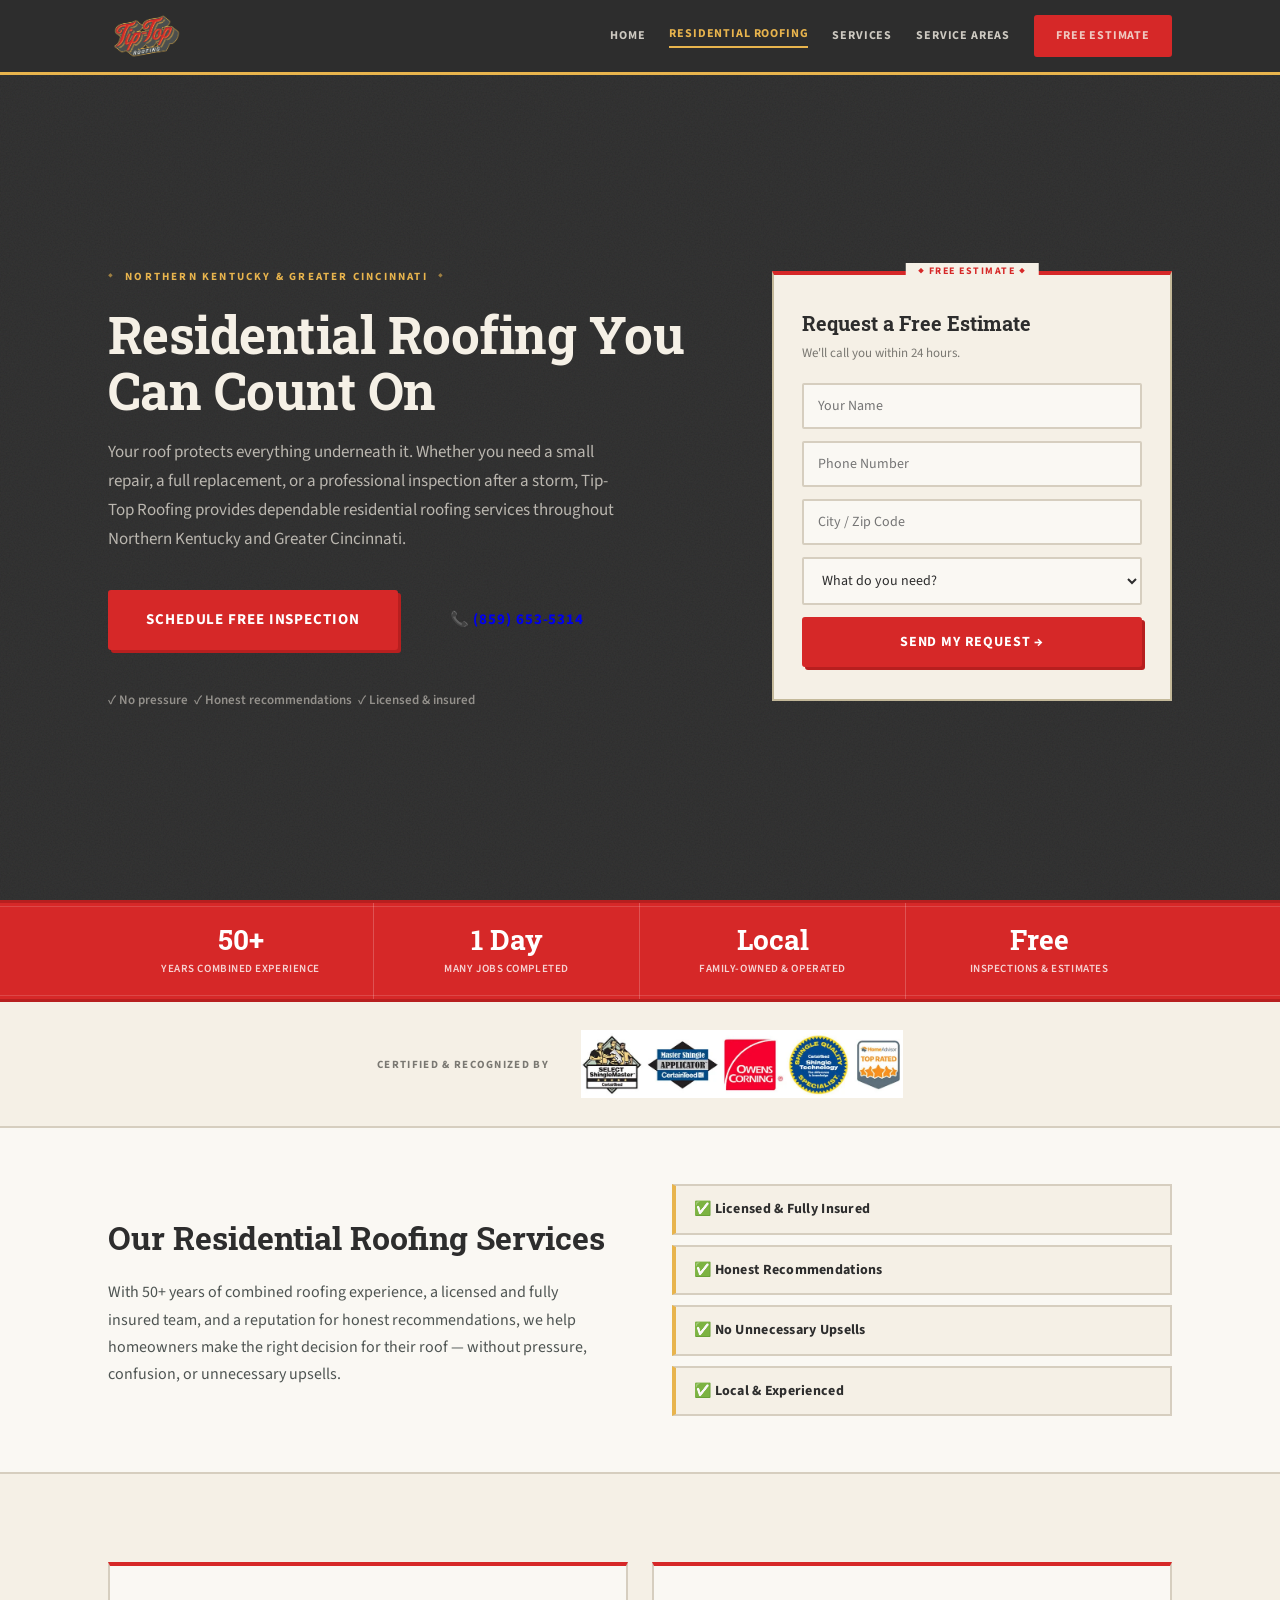
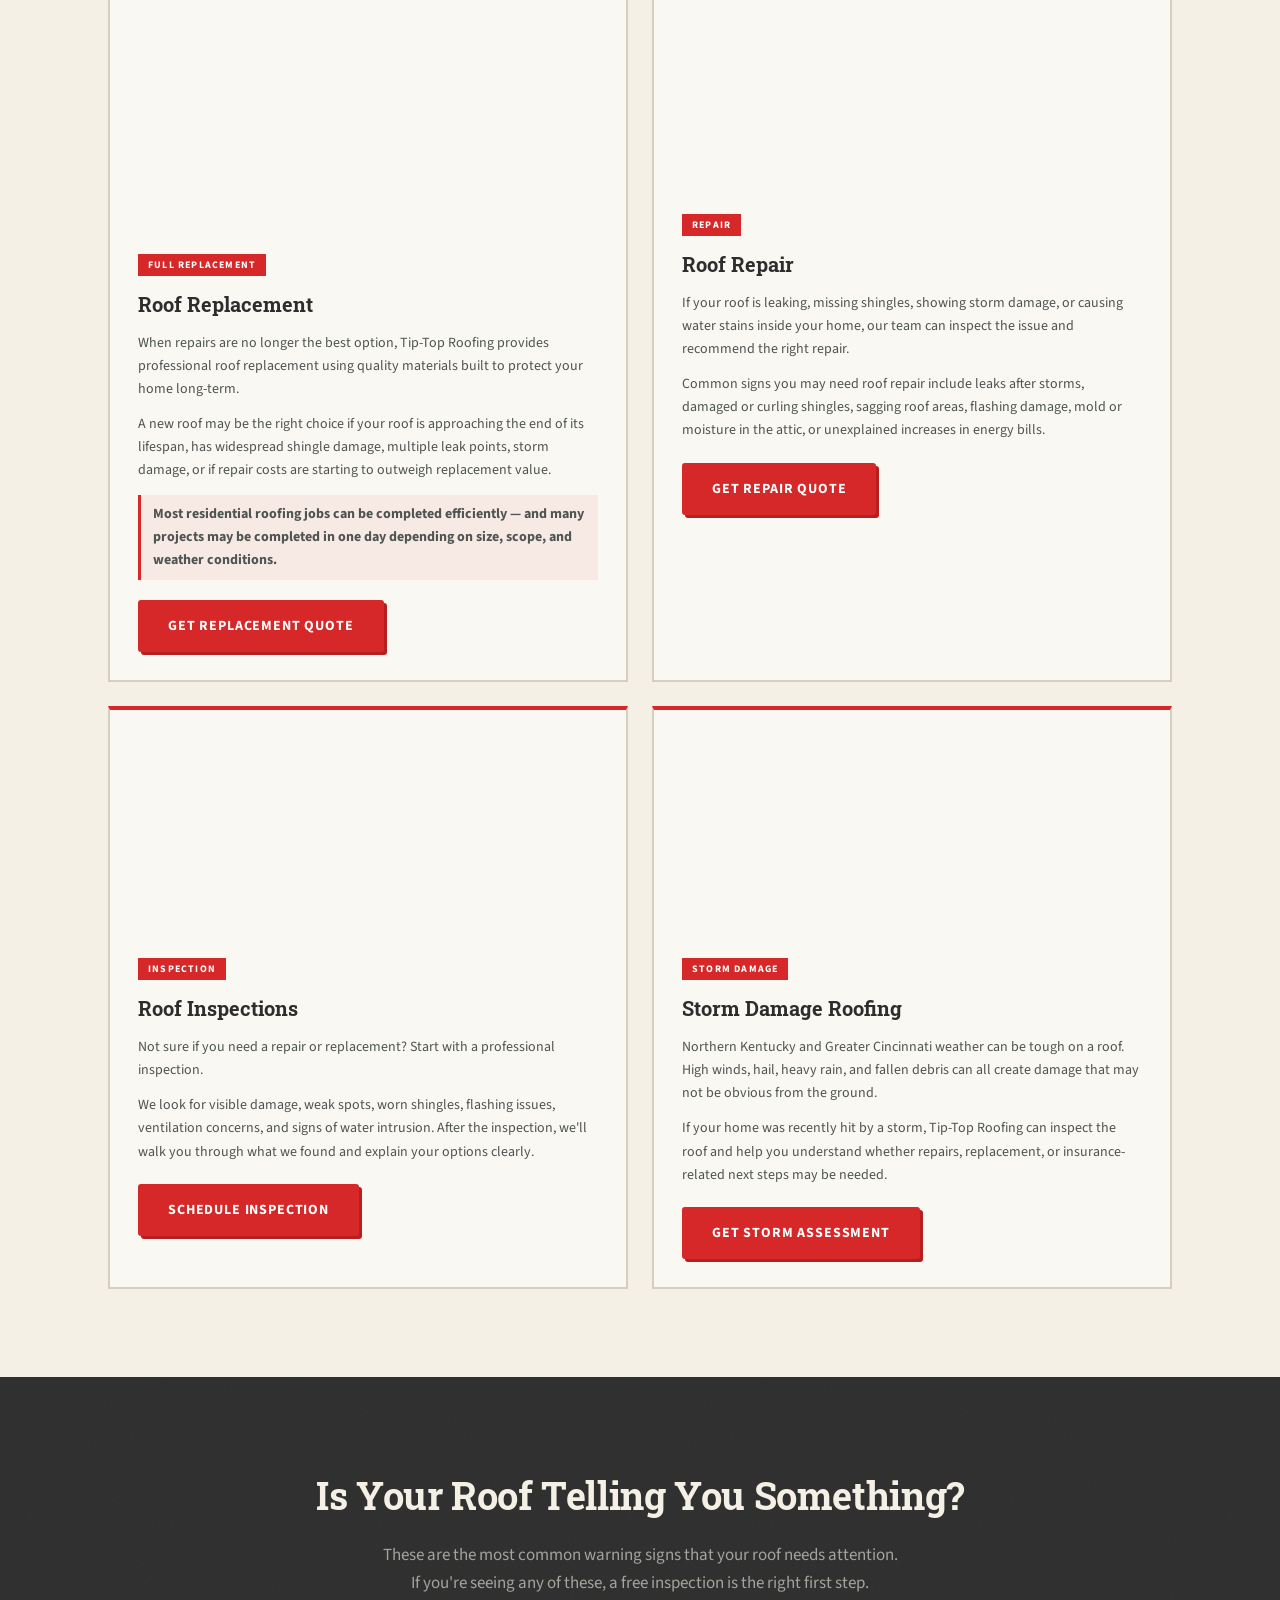
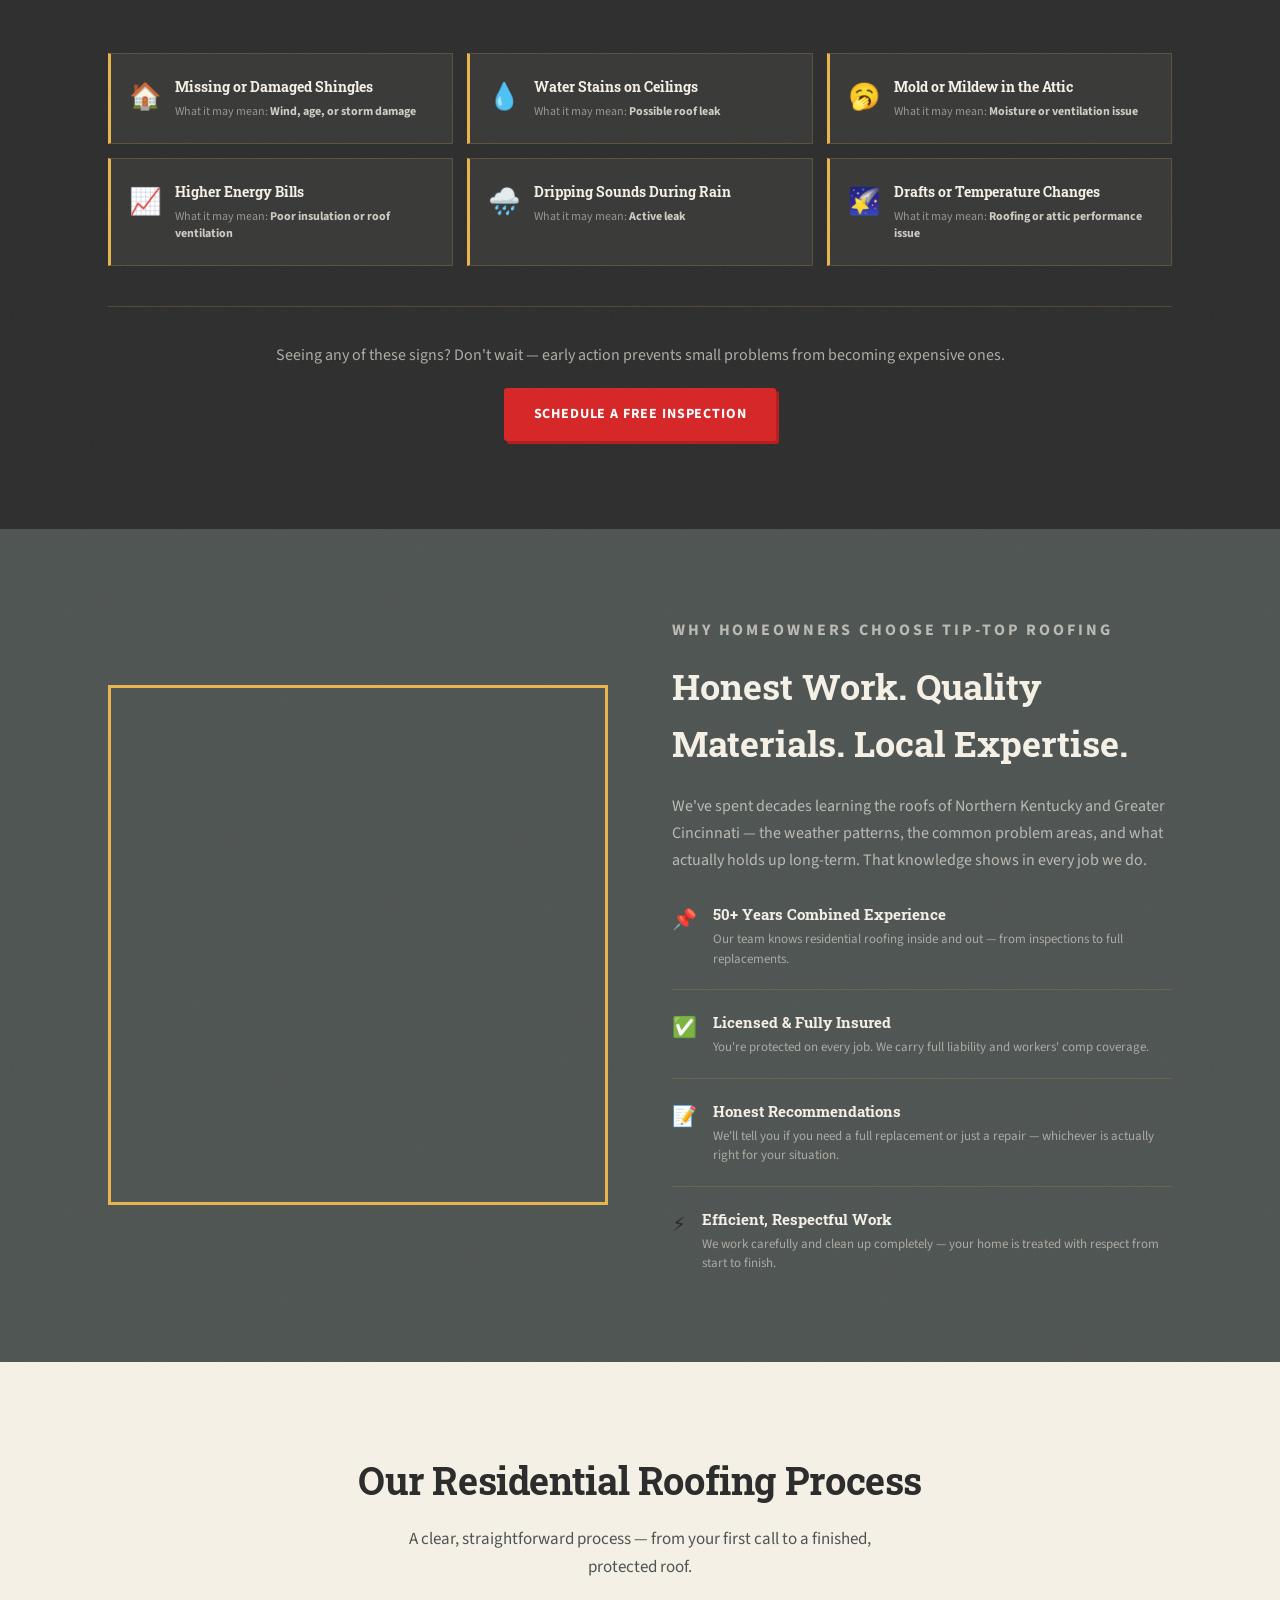
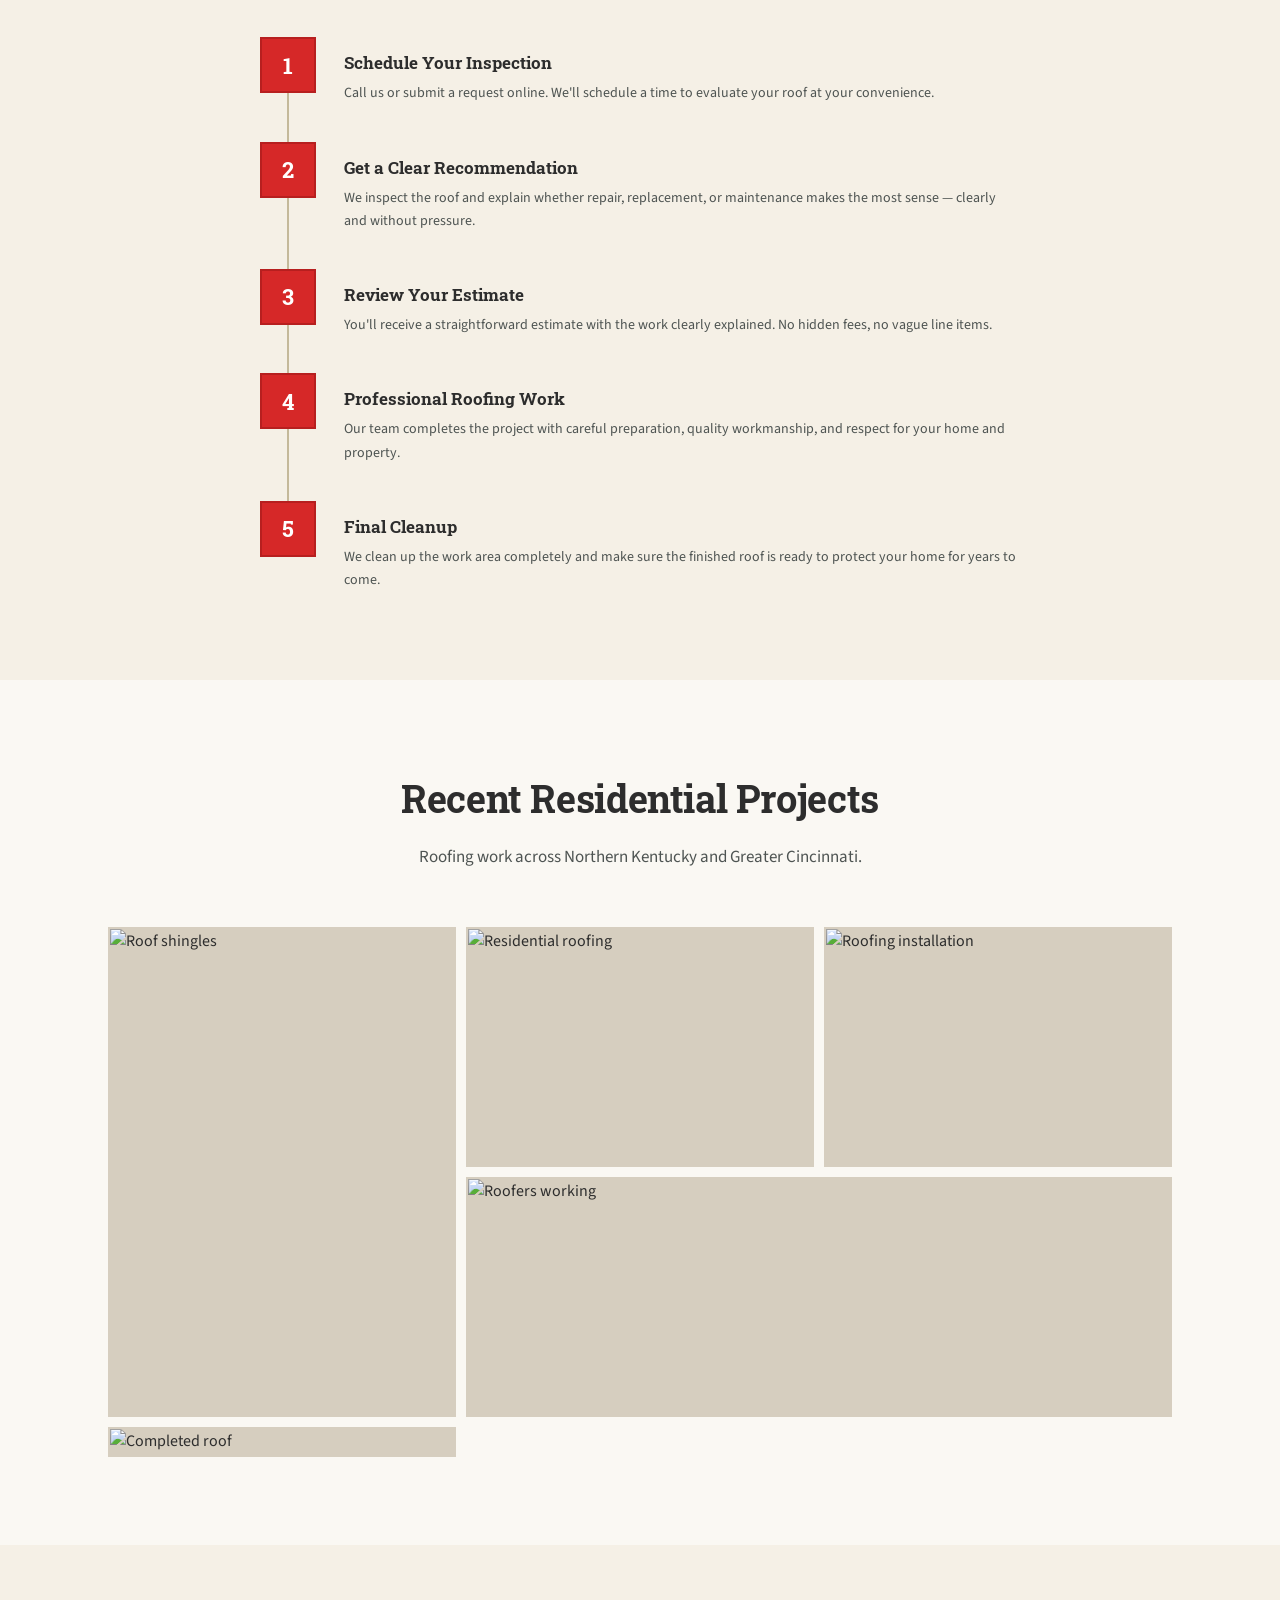
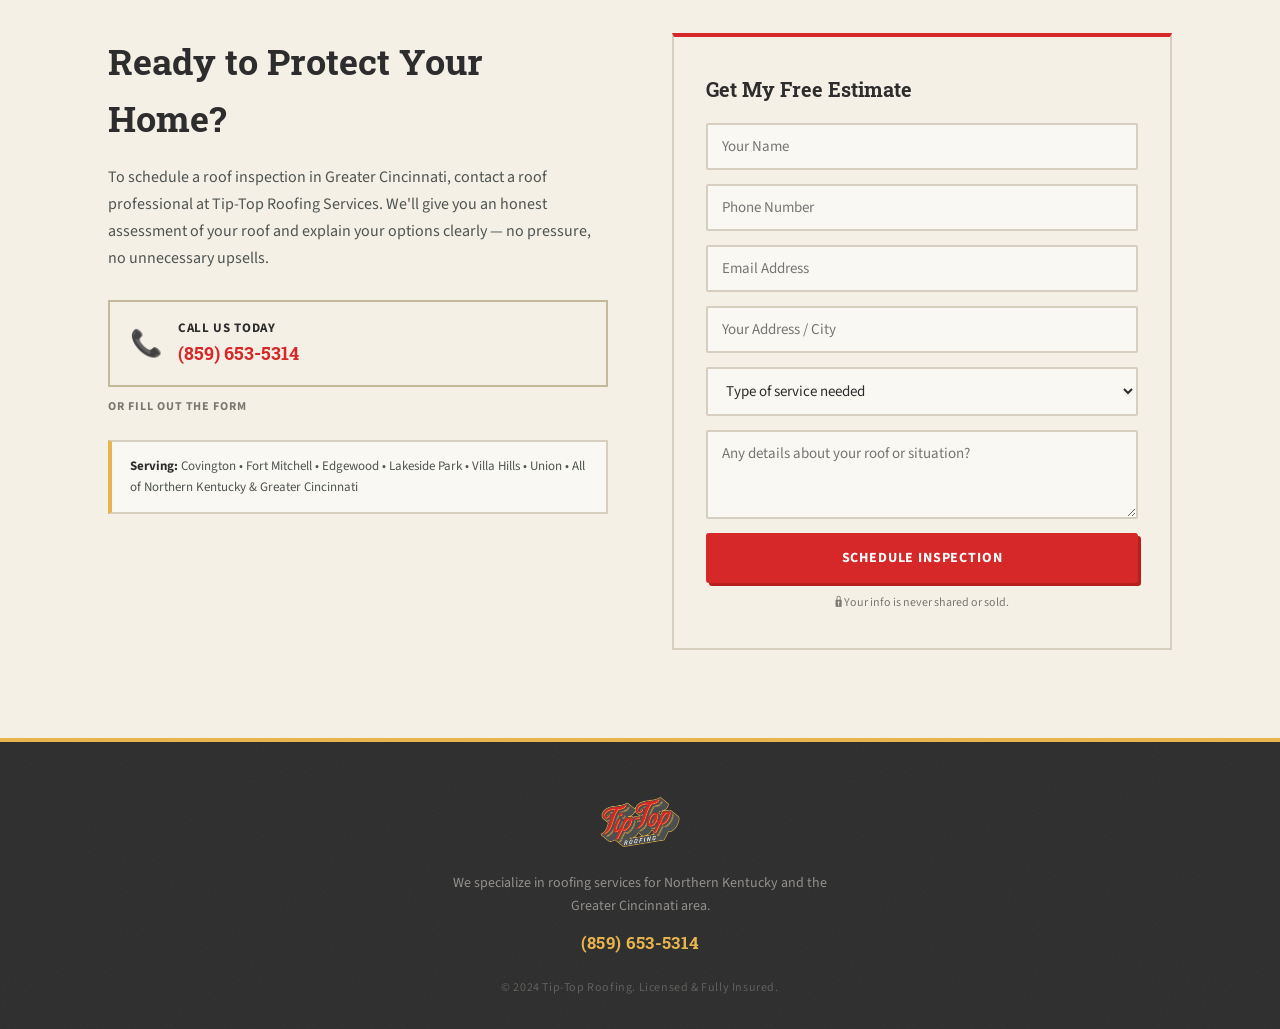
==== commit d6597881: "Redesign: vintage Americana brand direction - Full visual redesign with heritage color palette (Tip-" ====
--- a/residential-roofing.html
+++ b/residential-roofing.html
@@ -4,10 +4,10 @@
   <meta charset="UTF-8" />
   <meta name="viewport" content="width=device-width, initial-scale=1.0" />
   <title>Residential Roofing | Tip-Top Roofing — Northern Kentucky & Greater Cincinnati</title>
-  <link rel="stylesheet" href="style.css" />
-  <link rel="stylesheet" href="residential.css" />
+  <link rel="stylesheet" href="style.css?v=2" />
+  <link rel="stylesheet" href="residential.css?v=2" />
   <link rel="preconnect" href="https://fonts.googleapis.com" />
-  <link href="https://fonts.googleapis.com/css2?family=Inter:wght@400;500;600;700;800&display=swap" rel="stylesheet" />
+  <link href="https://fonts.googleapis.com/css2?family=Roboto+Slab:wght@400;700&family=Source+Sans+3:wght@400;600;700&display=swap" rel="stylesheet" />
 </head>
 <body>
 
--- a/style.css
+++ b/style.css
@@ -1,156 +1,390 @@
 *, *::before, *::after { box-sizing: border-box; margin: 0; padding: 0; }
 
 :root {
-  --red: #c0392b;
-  --red-dark: #a93226;
-  --navy: #1a2744;
-  --navy-light: #243354;
-  --gray-bg: #f5f6f8;
-  --gray-mid: #e2e6ec;
-  --gray-text: #6b7280;
-  --white: #ffffff;
-  --font: 'Inter', system-ui, sans-serif;
+  /* Primary */
+  --red: #D62828;
+  --red-dark: #B71F1F;
+  --gold: #E8B44D;
+  --gold-dark: #C99A35;
+  --charcoal: #4E5452;
+
+  /* Backgrounds */
+  --cream: #F5F0E6;
+  --warm-white: #FAF8F3;
+  --asphalt: #2D2D2D;
+  --asphalt-light: #3A3A3A;
+
+  /* Accent */
+  --copper: #B87333;
+
+  /* UI */
+  --border: #D6CEBF;
+  --border-dark: #C4B99A;
+  --text-dark: #2D2D2D;
+  --text-mid: #4E5452;
+  --text-light: #7A7872;
+
+  /* Fonts */
+  --font-head: 'Roboto Slab', Georgia, serif;
+  --font-body: 'Source Sans 3', 'Inter', system-ui, sans-serif;
 }
 
 html { scroll-behavior: smooth; }
 
 body {
-  font-family: var(--font);
-  color: var(--navy);
+  font-family: var(--font-body);
+  color: var(--text-dark);
+  background: var(--warm-white);
   line-height: 1.6;
   font-size: 16px;
 }
 
+/* NOISE TEXTURE MIXIN — applied via pseudo-element on sections */
+.texture::after {
+  content: '';
+  position: absolute;
+  inset: 0;
+  pointer-events: none;
+  background-image: url("data:image/svg+xml,%3Csvg xmlns='http://www.w3.org/2000/svg' width='300' height='300'%3E%3Cfilter id='n'%3E%3CfeTurbulence type='fractalNoise' baseFrequency='0.75' numOctaves='4' stitchTiles='stitch'/%3E%3C/filter%3E%3Crect width='300' height='300' filter='url(%23n)' opacity='0.04'/%3E%3C/svg%3E");
+  opacity: 1;
+  mix-blend-mode: multiply;
+  z-index: 0;
+}
+.texture > * { position: relative; z-index: 1; }
+
+/* PINSTRIPE DIVIDER */
+.pinstripe {
+  width: 100%;
+  height: 6px;
+  background: repeating-linear-gradient(
+    90deg,
+    var(--gold) 0px, var(--gold) 2px,
+    transparent 2px, transparent 10px
+  );
+  opacity: 0.6;
+}
+
+/* VINTAGE SECTION STAMP */
+.section-stamp {
+  display: flex;
+  align-items: center;
+  justify-content: center;
+  gap: 16px;
+  margin-bottom: 12px;
+}
+.section-stamp::before,
+.section-stamp::after {
+  content: '';
+  flex: 1;
+  height: 1px;
+  background: var(--gold);
+  opacity: 0.5;
+  max-width: 80px;
+}
+.section-stamp span {
+  font-family: var(--font-body);
+  font-size: 11px;
+  font-weight: 700;
+  letter-spacing: 0.18em;
+  text-transform: uppercase;
+  color: var(--gold);
+}
+
+/* ─── CONTAINER ─── */
 .container {
   max-width: 1120px;
   margin: 0 auto;
-  padding: 0 24px;
-}
-
-/* BUTTONS */
+  padding: 0 28px;
+}
+
+/* ─── BUTTONS ─── */
 .btn {
   display: inline-block;
-  padding: 12px 24px;
-  border-radius: 6px;
-  font-weight: 600;
-  font-size: 15px;
+  font-family: var(--font-body);
+  font-weight: 700;
+  font-size: 14px;
+  letter-spacing: 0.06em;
+  text-transform: uppercase;
   text-decoration: none;
+  padding: 13px 28px;
+  border: 2px solid transparent;
+  border-radius: 3px;
+  cursor: pointer;
   transition: all 0.2s;
-  cursor: pointer;
-  border: 2px solid transparent;
 }
 .btn-primary {
   background: var(--red);
-  color: var(--white);
-}
-.btn-primary:hover { background: var(--red-dark); }
-.btn-outline {
-  border-color: var(--white);
-  color: var(--white);
+  color: #fff;
+  border-color: var(--red);
+  box-shadow: 3px 3px 0 var(--red-dark);
+}
+.btn-primary:hover {
+  background: var(--red-dark);
+  box-shadow: 1px 1px 0 var(--red-dark);
+  transform: translate(2px, 2px);
+}
+.btn-gold {
+  background: var(--gold);
+  color: var(--asphalt);
+  border-color: var(--gold-dark);
+  box-shadow: 3px 3px 0 var(--gold-dark);
+}
+.btn-gold:hover {
+  background: var(--gold-dark);
+  box-shadow: 1px 1px 0 var(--gold-dark);
+  transform: translate(2px, 2px);
+}
+.btn-outline-light {
   background: transparent;
-}
-.btn-outline:hover { background: rgba(255,255,255,0.1); }
+  color: var(--cream);
+  border-color: var(--cream);
+}
+.btn-outline-light:hover {
+  background: rgba(245,240,230,0.1);
+}
+.btn-outline-gold {
+  background: transparent;
+  color: var(--gold);
+  border-color: var(--gold);
+}
+.btn-outline-gold:hover {
+  background: rgba(232,180,77,0.08);
+}
 .btn-nav {
   background: var(--red);
-  color: var(--white);
-  padding: 10px 20px;
-  font-size: 14px;
-}
-.btn-nav:hover { background: var(--red-dark); }
-.btn-lg { padding: 16px 32px; font-size: 17px; }
-
-/* HEADER */
+  color: #fff;
+  border-color: var(--red);
+  padding: 9px 20px;
+  font-size: 13px;
+}
+.btn-nav:hover { background: var(--red-dark); border-color: var(--red-dark); }
+.btn-lg { padding: 16px 36px; font-size: 15px; }
+
+/* ─── HEADER ─── */
 .site-header {
   position: fixed;
   top: 0; left: 0; right: 0;
   z-index: 100;
-  background: var(--navy);
-  box-shadow: 0 2px 12px rgba(0,0,0,0.18);
+  background: var(--asphalt);
+  border-bottom: 3px solid var(--gold);
 }
 .header-inner {
   display: flex;
   align-items: center;
   justify-content: space-between;
-  height: 68px;
+  height: 72px;
 }
 .logo {
   display: flex;
   align-items: center;
-  gap: 12px;
   text-decoration: none;
 }
-.logo-mark {
-  background: var(--red);
-  color: var(--white);
-  font-weight: 800;
-  font-size: 15px;
-  width: 40px;
-  height: 40px;
-  border-radius: 8px;
-  display: flex;
-  align-items: center;
-  justify-content: center;
-  flex-shrink: 0;
-}
-.logo-mark.small { width: 32px; height: 32px; font-size: 13px; }
 .logo-img {
-  height: 48px;
+  height: 52px;
   width: auto;
   display: block;
 }
-.footer-logo {
-  height: 56px;
-  width: auto;
-  display: block;
-}
 .nav-main {
   display: flex;
   align-items: center;
-  gap: 28px;
+  gap: 24px;
+  white-space: nowrap;
 }
 .nav-main a {
   text-decoration: none;
-  color: rgba(255,255,255,0.8);
-  font-size: 14px;
-  font-weight: 500;
+  color: rgba(245,240,230,0.8);
+  font-size: 12px;
+  font-weight: 700;
+  letter-spacing: 0.07em;
+  text-transform: uppercase;
   transition: color 0.2s;
-}
-.nav-main a:hover { color: var(--white); }
+  font-family: var(--font-body);
+  white-space: nowrap;
+}
+.nav-main a:hover { color: var(--gold); }
 .nav-toggle {
   display: none;
   background: none;
   border: none;
-  color: var(--white);
+  color: var(--cream);
   font-size: 22px;
   cursor: pointer;
 }
 
-/* MOBILE NAV */
+/* ─── MOBILE NAV ─── */
 .mobile-nav {
   display: none;
   flex-direction: column;
-  background: var(--navy-light);
+  background: var(--asphalt-light);
+  border-top: 2px solid var(--gold);
   position: fixed;
-  top: 68px; left: 0; right: 0;
+  top: 72px; left: 0; right: 0;
   z-index: 99;
-  padding: 16px 24px;
-  gap: 4px;
+  padding: 12px 28px;
+  gap: 0;
 }
 .mobile-nav.open { display: flex; }
 .mobile-nav a {
   text-decoration: none;
-  color: rgba(255,255,255,0.85);
-  font-size: 15px;
-  font-weight: 500;
-  padding: 10px 0;
-  border-bottom: 1px solid rgba(255,255,255,0.08);
+  color: rgba(245,240,230,0.85);
+  font-size: 13px;
+  font-weight: 700;
+  letter-spacing: 0.08em;
+  text-transform: uppercase;
+  padding: 12px 0;
+  border-bottom: 1px solid rgba(232,180,77,0.15);
 }
 .mobile-nav a:last-child { border-bottom: none; }
 
-/* BADGES BAR */
+/* ─── HERO ─── */
+.hero {
+  min-height: 100vh;
+  position: relative;
+  display: flex;
+  align-items: center;
+  padding-top: 72px;
+  background: var(--asphalt);
+  overflow: hidden;
+}
+.hero::before {
+  content: '';
+  position: absolute;
+  inset: 0;
+  background-image: url("data:image/svg+xml,%3Csvg xmlns='http://www.w3.org/2000/svg' width='300' height='300'%3E%3Cfilter id='n'%3E%3CfeTurbulence type='fractalNoise' baseFrequency='0.65' numOctaves='4' stitchTiles='stitch'/%3E%3C/filter%3E%3Crect width='300' height='300' filter='url(%23n)' opacity='0.05'/%3E%3C/svg%3E");
+  opacity: 1;
+  pointer-events: none;
+}
+.hero-photo-bg {
+  position: absolute;
+  inset: 0;
+  background-size: cover;
+  background-position: center 30%;
+  opacity: 0.25;
+}
+.hero-content {
+  position: relative;
+  z-index: 1;
+  padding: 80px 0;
+  max-width: 680px;
+}
+.hero-eyebrow {
+  display: inline-flex;
+  align-items: center;
+  gap: 10px;
+  font-family: var(--font-body);
+  font-size: 11px;
+  font-weight: 700;
+  letter-spacing: 0.2em;
+  text-transform: uppercase;
+  color: var(--gold);
+  margin-bottom: 20px;
+}
+.hero-eyebrow::before,
+.hero-eyebrow::after {
+  content: '◆';
+  font-size: 8px;
+  opacity: 0.6;
+}
+.hero-content h1 {
+  font-family: var(--font-head);
+  font-size: clamp(2.6rem, 5.5vw, 4.2rem);
+  font-weight: 700;
+  line-height: 1.1;
+  color: var(--cream);
+  margin-bottom: 24px;
+  letter-spacing: -0.01em;
+}
+.hero-content h1 em {
+  font-style: normal;
+  color: var(--gold);
+}
+.hero-sub {
+  font-size: 17px;
+  color: rgba(245,240,230,0.7);
+  max-width: 520px;
+  margin-bottom: 36px;
+  line-height: 1.7;
+}
+.hero-actions {
+  display: flex;
+  gap: 14px;
+  flex-wrap: wrap;
+  margin-bottom: 40px;
+}
+.hero-badges {
+  display: flex;
+  gap: 24px;
+  flex-wrap: wrap;
+}
+.hero-badge {
+  display: flex;
+  align-items: center;
+  gap: 8px;
+  font-size: 13px;
+  font-weight: 700;
+  color: rgba(245,240,230,0.85);
+  letter-spacing: 0.03em;
+}
+.hero-badge::before {
+  content: '✓';
+  color: var(--gold);
+  font-weight: 700;
+}
+
+/* Fix any unvisited/visited link colors inside hero */
+.hero a, .hero a:visited { color: inherit; }
+
+/* ─── TRUST BAR ─── */
+.trust-bar {
+  background: var(--red);
+  border-top: 3px solid var(--red-dark);
+  border-bottom: 3px solid var(--red-dark);
+  padding: 0;
+  position: relative;
+}
+.trust-bar::before,
+.trust-bar::after {
+  content: '';
+  position: absolute;
+  left: 0; right: 0;
+  height: 1px;
+  background: rgba(255,255,255,0.15);
+}
+.trust-bar::before { top: 3px; }
+.trust-bar::after { bottom: 3px; }
+.trust-grid {
+  display: grid;
+  grid-template-columns: repeat(4, 1fr);
+}
+.trust-item {
+  display: flex;
+  flex-direction: column;
+  align-items: center;
+  padding: 22px 16px;
+  border-right: 1px solid rgba(255,255,255,0.2);
+  text-align: center;
+}
+.trust-item:last-child { border-right: none; }
+.trust-num {
+  font-family: var(--font-head);
+  font-size: 28px;
+  font-weight: 700;
+  color: #fff;
+  line-height: 1.1;
+}
+.trust-label {
+  font-size: 11px;
+  color: rgba(255,255,255,0.8);
+  font-weight: 600;
+  letter-spacing: 0.05em;
+  text-transform: uppercase;
+  margin-top: 4px;
+}
+
+/* ─── BADGES BAR ─── */
 .badges-bar {
-  background: var(--white);
-  border-bottom: 1px solid var(--gray-mid);
+  background: var(--cream);
+  border-bottom: 2px solid var(--border);
   padding: 28px 0;
 }
 .badges-inner {
@@ -161,185 +395,136 @@
   flex-wrap: wrap;
 }
 .badges-label {
-  font-size: 12px;
-  font-weight: 700;
-  letter-spacing: 0.08em;
-  text-transform: uppercase;
-  color: var(--gray-text);
+  font-size: 11px;
+  font-weight: 700;
+  letter-spacing: 0.12em;
+  text-transform: uppercase;
+  color: var(--text-light);
   white-space: nowrap;
 }
 .badges-img {
-  max-height: 72px;
+  max-height: 68px;
   width: auto;
   max-width: 100%;
   object-fit: contain;
 }
 
-/* HERO */
-.hero {
-  min-height: 100vh;
-  background: linear-gradient(135deg, #1a2744 0%, #2c3e5e 50%, #1a2744 100%);
-  display: flex;
-  align-items: center;
-  position: relative;
-  padding-top: 68px;
-}
-.hero::before {
+/* ─── SECTIONS ─── */
+.section { padding: 88px 0; }
+
+.section-cream { background: var(--cream); }
+.section-warm  { background: var(--warm-white); }
+.section-asphalt { background: var(--asphalt); position: relative; overflow: hidden; }
+.section-charcoal { background: var(--charcoal); position: relative; overflow: hidden; }
+
+.section-asphalt::before,
+.section-charcoal::before {
   content: '';
   position: absolute;
   inset: 0;
-  background: url("data:image/svg+xml,%3Csvg width='60' height='60' viewBox='0 0 60 60' xmlns='http://www.w3.org/2000/svg'%3E%3Cg fill='none' fill-rule='evenodd'%3E%3Cg fill='%23ffffff' fill-opacity='0.03'%3E%3Cpath d='M36 34v-4h-2v4h-4v2h4v4h2v-4h4v-2h-4zm0-30V0h-2v4h-4v2h4v4h2V6h4V4h-4zM6 34v-4H4v4H0v2h4v4h2v-4h4v-2H6zM6 4V0H4v4H0v2h4v4h2V6h4V4H6z'/%3E%3C/g%3E%3C/g%3E%3C/svg%3E");
-}
-.hero-overlay {
-  position: absolute;
-  inset: 0;
-  background: rgba(26, 39, 68, 0.3);
-}
-.hero-content {
-  position: relative;
-  z-index: 1;
-  padding: 80px 24px;
-}
-.hero-eyebrow {
-  font-size: 13px;
-  font-weight: 600;
-  letter-spacing: 0.1em;
-  text-transform: uppercase;
-  color: var(--red);
-  background: rgba(192,57,43,0.12);
-  display: inline-block;
-  padding: 4px 12px;
-  border-radius: 4px;
-  margin-bottom: 20px;
-}
-.hero-content h1 {
-  font-size: clamp(2.4rem, 5vw, 3.8rem);
-  font-weight: 800;
-  line-height: 1.1;
-  color: var(--white);
-  margin-bottom: 20px;
-}
-.hero-sub {
-  font-size: 18px;
-  color: rgba(255,255,255,0.7);
-  max-width: 560px;
-  margin-bottom: 36px;
-  line-height: 1.7;
-}
-.hero-actions {
-  display: flex;
-  gap: 14px;
-  flex-wrap: wrap;
-}
-
-/* TRUST BAR */
-.trust-bar {
-  background: var(--red);
-  padding: 28px 0;
-}
-.trust-grid {
-  display: grid;
-  grid-template-columns: repeat(4, 1fr);
-  gap: 0;
-  text-align: center;
-}
-.trust-item {
-  display: flex;
-  flex-direction: column;
-  align-items: center;
-  padding: 8px 16px;
-  border-right: 1px solid rgba(255,255,255,0.2);
-}
-.trust-item:last-child { border-right: none; }
-.trust-num {
-  font-size: 26px;
-  font-weight: 800;
-  color: var(--white);
-  line-height: 1.1;
-}
-.trust-label {
-  font-size: 12px;
-  color: rgba(255,255,255,0.8);
-  font-weight: 500;
-  margin-top: 4px;
-}
-
-/* SECTIONS */
-.section { padding: 80px 0; }
+  background-image: url("data:image/svg+xml,%3Csvg xmlns='http://www.w3.org/2000/svg' width='300' height='300'%3E%3Cfilter id='n'%3E%3CfeTurbulence type='fractalNoise' baseFrequency='0.75' numOctaves='4' stitchTiles='stitch'/%3E%3C/filter%3E%3Crect width='300' height='300' filter='url(%23n)' opacity='0.04'/%3E%3C/svg%3E");
+  pointer-events: none;
+}
+
 .section-header {
   text-align: center;
-  margin-bottom: 52px;
+  margin-bottom: 56px;
 }
 .section-header h2 {
-  font-size: clamp(1.8rem, 3vw, 2.4rem);
-  font-weight: 800;
-  margin-bottom: 12px;
+  font-family: var(--font-head);
+  font-size: clamp(1.8rem, 3vw, 2.6rem);
+  font-weight: 700;
+  letter-spacing: -0.01em;
+  margin-bottom: 14px;
 }
 .section-header p {
   font-size: 17px;
-  color: var(--gray-text);
-  max-width: 500px;
+  color: var(--text-mid);
+  max-width: 520px;
   margin: 0 auto;
-}
+  line-height: 1.65;
+}
+/* Dark section headers */
+.section-asphalt .section-header h2,
+.section-charcoal .section-header h2 { color: var(--cream); }
+.section-asphalt .section-header p,
+.section-charcoal .section-header p { color: rgba(245,240,230,0.6); }
+.section-asphalt .section-stamp span,
+.section-charcoal .section-stamp span { color: var(--gold); }
+
 .section-eyebrow {
-  font-size: 12px;
-  font-weight: 700;
-  letter-spacing: 0.1em;
-  text-transform: uppercase;
-  color: var(--red);
-  margin-bottom: 12px;
   display: block;
-}
-
-/* SERVICES */
-.services { background: var(--gray-bg); }
+  font-size: 11px;
+  font-weight: 700;
+  letter-spacing: 0.18em;
+  text-transform: uppercase;
+  color: var(--gold);
+  margin-bottom: 10px;
+}
+
+/* ─── SERVICES ─── */
 .services-grid {
   display: grid;
   grid-template-columns: repeat(4, 1fr);
-  gap: 24px;
+  gap: 20px;
 }
 .service-card {
-  background: var(--white);
-  border-radius: 12px;
-  padding: 32px 24px;
-  box-shadow: 0 2px 16px rgba(0,0,0,0.06);
+  background: var(--warm-white);
+  border: 2px solid var(--border);
+  border-top: 4px solid var(--red);
+  padding: 28px 22px 24px;
   transition: transform 0.2s, box-shadow 0.2s;
+  position: relative;
+}
+.service-card::after {
+  content: '';
+  position: absolute;
+  bottom: 0; left: 0; right: 0;
+  height: 3px;
+  background: var(--gold);
+  opacity: 0;
+  transition: opacity 0.2s;
 }
 .service-card:hover {
-  transform: translateY(-4px);
-  box-shadow: 0 8px 28px rgba(0,0,0,0.1);
-}
+  transform: translateY(-3px);
+  box-shadow: 0 8px 24px rgba(0,0,0,0.1);
+}
+.service-card:hover::after { opacity: 1; }
 .service-icon {
-  font-size: 32px;
-  margin-bottom: 16px;
+  font-size: 28px;
+  margin-bottom: 14px;
+  display: block;
 }
 .service-card h3 {
+  font-family: var(--font-head);
   font-size: 17px;
   font-weight: 700;
   margin-bottom: 10px;
+  color: var(--text-dark);
 }
 .service-card p {
   font-size: 14px;
-  color: var(--gray-text);
+  color: var(--text-mid);
   line-height: 1.65;
 }
 
-/* ABOUT */
-.about { background: var(--white); }
+/* ─── ABOUT ─── */
 .about-inner {
   display: grid;
   grid-template-columns: 1fr 340px;
-  gap: 64px;
+  gap: 72px;
   align-items: center;
 }
 .about-text h2 {
-  font-size: clamp(1.7rem, 2.8vw, 2.2rem);
-  font-weight: 800;
+  font-family: var(--font-head);
+  font-size: clamp(1.7rem, 2.8vw, 2.4rem);
+  font-weight: 700;
   margin-bottom: 20px;
   line-height: 1.2;
+  color: var(--cream);
 }
 .about-text p {
-  color: var(--gray-text);
+  color: rgba(245,240,230,0.7);
   margin-bottom: 16px;
   font-size: 16px;
   line-height: 1.7;
@@ -352,169 +537,222 @@
   gap: 10px;
 }
 .about-list li {
-  font-weight: 600;
-  font-size: 15px;
-  color: var(--navy);
+  font-weight: 700;
+  font-size: 14px;
+  letter-spacing: 0.04em;
+  color: var(--cream);
+  display: flex;
+  align-items: center;
+  gap: 10px;
+}
+.about-list li::before {
+  content: '✓';
+  color: var(--gold);
+  font-size: 16px;
 }
 .about-callout {
-  background: var(--navy);
-  border-radius: 16px;
+  background: var(--cream);
+  border: 3px solid var(--gold);
   padding: 40px 32px;
   text-align: center;
+  position: relative;
+}
+.about-callout::before {
+  content: '◆ ◆ ◆';
+  position: absolute;
+  top: -12px;
+  left: 50%;
+  transform: translateX(-50%);
+  background: var(--cream);
+  padding: 0 10px;
+  color: var(--gold);
+  font-size: 10px;
+  letter-spacing: 4px;
 }
 .callout-stat {
-  font-size: 72px;
-  font-weight: 800;
-  color: var(--white);
+  font-family: var(--font-head);
+  font-size: 80px;
+  font-weight: 700;
+  color: var(--asphalt);
   line-height: 1;
 }
 .callout-stat span {
-  font-size: 28px;
+  font-size: 32px;
   color: var(--red);
-  font-weight: 700;
 }
 .callout-desc {
-  color: rgba(255,255,255,0.65);
+  color: var(--text-mid);
   font-size: 14px;
-  margin: 16px 0 28px;
+  margin: 12px 0 24px;
   line-height: 1.6;
 }
 
-/* MATERIALS */
-.materials { background: var(--navy); }
-.materials .section-header h2 { color: var(--white); }
-.materials .section-header p { color: rgba(255,255,255,0.6); }
+/* ─── MATERIALS ─── */
 .materials-grid {
   display: grid;
   grid-template-columns: repeat(3, 1fr);
   gap: 24px;
 }
 .material-card {
-  background: rgba(255,255,255,0.06);
-  border: 1px solid rgba(255,255,255,0.1);
-  border-radius: 12px;
+  border: 2px solid rgba(232,180,77,0.25);
   padding: 32px 28px;
-  transition: background 0.2s;
-}
-.material-card:hover { background: rgba(255,255,255,0.1); }
+  position: relative;
+}
+.material-card::before {
+  content: '';
+  position: absolute;
+  top: 8px; left: 8px; right: 8px; bottom: 8px;
+  border: 1px solid rgba(232,180,77,0.12);
+  pointer-events: none;
+}
 .material-card h3 {
+  font-family: var(--font-head);
   font-size: 17px;
   font-weight: 700;
-  color: var(--white);
+  color: var(--cream);
   margin-bottom: 12px;
 }
 .material-card p {
   font-size: 14px;
-  color: rgba(255,255,255,0.6);
+  color: rgba(245,240,230,0.6);
   line-height: 1.65;
 }
 
-/* SERVICE AREAS */
-.service-areas { background: var(--gray-bg); }
+/* ─── SERVICE AREAS ─── */
 .areas-grid {
   display: flex;
   flex-wrap: wrap;
-  gap: 12px;
+  gap: 10px;
   justify-content: center;
 }
 .areas-grid span {
-  background: var(--white);
-  border: 1px solid var(--gray-mid);
-  border-radius: 6px;
-  padding: 10px 20px;
-  font-size: 14px;
-  font-weight: 600;
-  color: var(--navy);
-  box-shadow: 0 1px 4px rgba(0,0,0,0.05);
-}
-
-/* CONTACT */
-.contact { background: var(--white); }
+  background: var(--warm-white);
+  border: 2px solid var(--border);
+  border-radius: 2px;
+  padding: 9px 18px;
+  font-size: 13px;
+  font-weight: 700;
+  letter-spacing: 0.05em;
+  text-transform: uppercase;
+  color: var(--text-dark);
+}
+
+/* ─── CONTACT ─── */
 .contact-inner {
   display: grid;
   grid-template-columns: 1fr 1fr;
-  gap: 64px;
+  gap: 72px;
   align-items: start;
 }
 .contact-text h2 {
-  font-size: clamp(1.7rem, 2.8vw, 2.2rem);
-  font-weight: 800;
+  font-family: var(--font-head);
+  font-size: clamp(1.7rem, 2.8vw, 2.4rem);
+  font-weight: 700;
   margin-bottom: 16px;
   line-height: 1.2;
+  color: var(--text-dark);
 }
 .contact-text p {
-  color: var(--gray-text);
+  color: var(--text-mid);
   margin-bottom: 28px;
   font-size: 16px;
   line-height: 1.7;
 }
 .contact-form {
-  background: var(--gray-bg);
-  border-radius: 16px;
+  background: var(--cream);
+  border: 2px solid var(--border);
+  border-top: 4px solid var(--red);
   padding: 36px 32px;
   display: flex;
   flex-direction: column;
   gap: 14px;
 }
 .contact-form h3 {
-  font-size: 18px;
+  font-family: var(--font-head);
+  font-size: 20px;
   font-weight: 700;
   margin-bottom: 4px;
+  color: var(--text-dark);
 }
 .contact-form input,
-.contact-form textarea {
+.contact-form textarea,
+.contact-form select {
   width: 100%;
-  padding: 12px 16px;
-  border: 1.5px solid var(--gray-mid);
-  border-radius: 8px;
-  font-family: var(--font);
+  padding: 11px 14px;
+  border: 2px solid var(--border);
+  border-radius: 2px;
+  font-family: var(--font-body);
   font-size: 15px;
-  color: var(--navy);
-  background: var(--white);
+  color: var(--text-dark);
+  background: var(--warm-white);
   transition: border-color 0.2s;
   outline: none;
+  appearance: auto;
 }
 .contact-form input:focus,
-.contact-form textarea:focus { border-color: var(--red); }
+.contact-form textarea:focus,
+.contact-form select:focus { border-color: var(--red); }
 .contact-form textarea { resize: vertical; }
 .contact-form .btn { width: 100%; text-align: center; }
 
-/* FOOTER */
+/* ─── FOOTER ─── */
 .site-footer {
-  background: var(--navy);
-  padding: 40px 0;
+  background: var(--asphalt);
+  border-top: 4px solid var(--gold);
+  padding: 48px 0 32px;
+  position: relative;
+  overflow: hidden;
+}
+.site-footer::before {
+  content: '';
+  position: absolute;
+  inset: 0;
+  background-image: url("data:image/svg+xml,%3Csvg xmlns='http://www.w3.org/2000/svg' width='300' height='300'%3E%3Cfilter id='n'%3E%3CfeTurbulence type='fractalNoise' baseFrequency='0.75' numOctaves='4' stitchTiles='stitch'/%3E%3C/filter%3E%3Crect width='300' height='300' filter='url(%23n)' opacity='0.04'/%3E%3C/svg%3E");
+  pointer-events: none;
+}
+.footer-inner {
+  position: relative;
+  display: flex;
+  flex-direction: column;
+  align-items: center;
+  gap: 12px;
   text-align: center;
 }
-.footer-inner { display: flex; flex-direction: column; align-items: center; gap: 10px; }
-.footer-brand {
-  display: flex;
-  align-items: center;
-  gap: 10px;
+.footer-logo {
+  height: 64px;
+  width: auto;
+  display: block;
   margin-bottom: 6px;
 }
-.footer-name {
-  font-size: 16px;
-  font-weight: 700;
-  color: var(--white);
+.footer-divider {
+  width: 120px;
+  height: 1px;
+  background: var(--gold);
+  opacity: 0.3;
+  margin: 4px 0;
 }
 .footer-copy {
   font-size: 14px;
-  color: rgba(255,255,255,0.5);
-  max-width: 400px;
+  color: rgba(245,240,230,0.5);
+  max-width: 380px;
+  line-height: 1.6;
 }
 .footer-phone a {
-  color: var(--red);
+  color: var(--gold);
   text-decoration: none;
-  font-weight: 600;
-  font-size: 16px;
+  font-weight: 700;
+  font-size: 17px;
+  font-family: var(--font-head);
+  letter-spacing: 0.02em;
 }
 .footer-legal {
   font-size: 12px;
-  color: rgba(255,255,255,0.3);
+  color: rgba(245,240,230,0.25);
+  letter-spacing: 0.05em;
   margin-top: 8px;
 }
 
-/* RESPONSIVE */
+/* ─── RESPONSIVE ─── */
 @media (max-width: 900px) {
   .services-grid { grid-template-columns: repeat(2, 1fr); }
   .about-inner { grid-template-columns: 1fr; gap: 40px; }
@@ -523,15 +761,13 @@
   .trust-grid { grid-template-columns: repeat(2, 1fr); }
   .trust-item:nth-child(2) { border-right: none; }
   .trust-item:nth-child(3),
-  .trust-item:nth-child(4) { border-top: 1px solid rgba(255,255,255,0.2); }
-}
-
+  .trust-item:nth-child(4) { border-top: 1px solid rgba(255,255,255,0.15); }
+}
 @media (max-width: 640px) {
   .nav-main { display: none; }
   .nav-toggle { display: block; }
   .services-grid { grid-template-columns: 1fr; }
   .materials-grid { grid-template-columns: 1fr; }
   .hero-actions { flex-direction: column; align-items: flex-start; }
-  .trust-grid { grid-template-columns: repeat(2, 1fr); }
-  .section { padding: 56px 0; }
-}
+  .section { padding: 64px 0; }
+}
--- a/residential.css
+++ b/residential.css
@@ -1,22 +1,35 @@
-/* LANDING PAGE HERO */
+/* ─── ACTIVE NAV ─── */
+.nav-active {
+  color: var(--gold) !important;
+  border-bottom: 2px solid var(--gold);
+  padding-bottom: 2px;
+}
+
+/* ─── LANDING PAGE HERO ─── */
 .lp-hero {
   min-height: 100vh;
   position: relative;
   display: flex;
   align-items: center;
-  padding-top: 68px;
+  padding-top: 72px;
+  background: var(--asphalt);
+  overflow: hidden;
+}
+.lp-hero::before {
+  content: '';
+  position: absolute;
+  inset: 0;
+  background-image: url("data:image/svg+xml,%3Csvg xmlns='http://www.w3.org/2000/svg' width='300' height='300'%3E%3Cfilter id='n'%3E%3CfeTurbulence type='fractalNoise' baseFrequency='0.65' numOctaves='4' stitchTiles='stitch'/%3E%3C/filter%3E%3Crect width='300' height='300' filter='url(%23n)' opacity='0.05'/%3E%3C/svg%3E");
+  pointer-events: none;
 }
 .lp-hero-bg {
   position: absolute;
   inset: 0;
   background-size: cover;
   background-position: center;
-}
-.lp-hero-overlay {
-  position: absolute;
-  inset: 0;
-  background: linear-gradient(100deg, rgba(26,39,68,0.92) 40%, rgba(26,39,68,0.65) 100%);
-}
+  opacity: 0.2;
+}
+.lp-hero-overlay { display: none; }
 .lp-hero-inner {
   position: relative;
   z-index: 1;
@@ -28,48 +41,65 @@
   padding-bottom: 60px;
 }
 .lp-hero-content h1 {
+  font-family: var(--font-head);
   font-size: clamp(2rem, 4.5vw, 3.2rem);
-  font-weight: 800;
-  color: var(--white);
-  line-height: 1.15;
+  font-weight: 700;
+  color: var(--cream);
+  line-height: 1.1;
   margin-bottom: 20px;
+  letter-spacing: -0.01em;
 }
 .lp-hero-note {
   margin-top: 20px;
   font-size: 13px;
-  color: rgba(255,255,255,0.6);
-  font-weight: 500;
-}
-
-/* HERO FORM */
+  color: rgba(245,240,230,0.5);
+  font-weight: 600;
+}
+
+/* ─── HERO FORM ─── */
 .lp-hero-form {
-  background: var(--white);
-  border-radius: 16px;
+  background: var(--cream);
+  border: 2px solid var(--border-dark);
+  border-top: 4px solid var(--red);
   padding: 32px 28px;
-  box-shadow: 0 20px 60px rgba(0,0,0,0.35);
+  position: relative;
+}
+.lp-hero-form::before {
+  content: '◆ FREE ESTIMATE ◆';
+  position: absolute;
+  top: -12px;
+  left: 50%;
+  transform: translateX(-50%);
+  background: var(--cream);
+  padding: 0 12px;
+  font-size: 10px;
+  font-weight: 700;
+  letter-spacing: 0.15em;
+  color: var(--red);
+  white-space: nowrap;
 }
 .lp-hero-form h3 {
+  font-family: var(--font-head);
   font-size: 20px;
-  font-weight: 800;
-  color: var(--navy);
+  font-weight: 700;
+  color: var(--text-dark);
   margin-bottom: 4px;
 }
 .lp-hero-form > p {
   font-size: 13px;
-  color: var(--gray-text);
+  color: var(--text-light);
   margin-bottom: 20px;
 }
 .lp-hero-form input,
-.lp-hero-form select,
-.lp-hero-form textarea {
+.lp-hero-form select {
   width: 100%;
   padding: 11px 14px;
-  border: 1.5px solid var(--gray-mid);
-  border-radius: 8px;
-  font-family: var(--font);
+  border: 2px solid var(--border);
+  border-radius: 2px;
+  font-family: var(--font-body);
   font-size: 14px;
-  color: var(--navy);
-  background: var(--white);
+  color: var(--text-dark);
+  background: var(--warm-white);
   margin-bottom: 12px;
   outline: none;
   transition: border-color 0.2s;
@@ -79,25 +109,61 @@
 .lp-hero-form select:focus { border-color: var(--red); }
 .lp-hero-form .btn { width: 100%; text-align: center; }
 
-/* LP SERVICES */
+/* ─── INTRO BLURB ─── */
+.lp-intro { background: var(--warm-white); padding: 56px 0; border-bottom: 2px solid var(--border); }
+.lp-intro-inner {
+  display: grid;
+  grid-template-columns: 1fr 1fr;
+  gap: 64px;
+  align-items: center;
+}
+.lp-intro-text h2 {
+  font-family: var(--font-head);
+  font-size: clamp(1.6rem, 2.5vw, 2rem);
+  font-weight: 700;
+  margin-bottom: 16px;
+  color: var(--text-dark);
+}
+.lp-intro-text p {
+  color: var(--text-mid);
+  font-size: 16px;
+  line-height: 1.7;
+}
+.lp-intro-badges {
+  display: flex;
+  flex-direction: column;
+  gap: 10px;
+}
+.badge-item {
+  background: var(--cream);
+  border: 2px solid var(--border);
+  border-left: 4px solid var(--gold);
+  padding: 12px 18px;
+  font-size: 14px;
+  font-weight: 700;
+  color: var(--text-dark);
+  letter-spacing: 0.02em;
+}
+
+/* ─── LP SERVICES ─── */
+.lp-services-section { background: var(--cream); }
 .lp-services-grid {
   display: grid;
   grid-template-columns: repeat(2, 1fr);
-  gap: 28px;
+  gap: 24px;
 }
 .lp-service-card {
-  background: var(--white);
-  border-radius: 14px;
+  background: var(--warm-white);
+  border: 2px solid var(--border);
+  border-top: 4px solid var(--red);
   overflow: hidden;
-  box-shadow: 0 2px 20px rgba(0,0,0,0.07);
-  border: 1px solid var(--gray-mid);
   transition: transform 0.2s, box-shadow 0.2s;
   display: flex;
   flex-direction: column;
 }
 .lp-service-card:hover {
-  transform: translateY(-4px);
-  box-shadow: 0 10px 32px rgba(0,0,0,0.12);
+  transform: translateY(-3px);
+  box-shadow: 0 8px 24px rgba(0,0,0,0.1);
 }
 .lp-service-img {
   height: 220px;
@@ -115,24 +181,24 @@
 }
 .service-tag {
   display: inline-block;
-  background: rgba(192,57,43,0.1);
-  color: var(--red);
-  font-size: 11px;
-  font-weight: 700;
-  letter-spacing: 0.08em;
+  background: var(--red);
+  color: #fff;
+  font-size: 10px;
+  font-weight: 700;
+  letter-spacing: 0.12em;
   text-transform: uppercase;
   padding: 3px 10px;
-  border-radius: 4px;
   align-self: flex-start;
 }
 .lp-service-body h3 {
+  font-family: var(--font-head);
   font-size: 20px;
-  font-weight: 800;
-  color: var(--navy);
+  font-weight: 700;
+  color: var(--text-dark);
 }
 .lp-service-body > p {
   font-size: 14px;
-  color: var(--gray-text);
+  color: var(--text-mid);
   line-height: 1.65;
 }
 .lp-service-body ul {
@@ -144,8 +210,8 @@
 }
 .lp-service-body ul li {
   font-size: 13px;
-  color: var(--navy);
-  font-weight: 500;
+  color: var(--text-dark);
+  font-weight: 600;
   padding-left: 18px;
   position: relative;
 }
@@ -156,171 +222,267 @@
   color: var(--red);
   font-weight: 700;
 }
-.lp-service-body .btn {
-  align-self: flex-start;
-  margin-top: 8px;
-}
-
-/* PROCESS */
-.lp-process { background: var(--gray-bg); }
-.process-steps {
-  display: flex;
+.lp-service-body .btn { align-self: flex-start; margin-top: 8px; }
+.service-secondary {
+  font-size: 13px;
+  color: var(--text-mid);
+  line-height: 1.65;
+}
+.service-note {
+  font-size: 13px;
+  font-weight: 700;
+  color: var(--red);
+  background: rgba(214,40,40,0.07);
+  border-left: 3px solid var(--red);
+  padding: 8px 12px;
+}
+
+/* ─── WARNING SIGNS ─── */
+.lp-warning { background: var(--asphalt); position: relative; overflow: hidden; }
+.lp-warning::before {
+  content: '';
+  position: absolute;
+  inset: 0;
+  background-image: url("data:image/svg+xml,%3Csvg xmlns='http://www.w3.org/2000/svg' width='300' height='300'%3E%3Cfilter id='n'%3E%3CfeTurbulence type='fractalNoise' baseFrequency='0.75' numOctaves='4' stitchTiles='stitch'/%3E%3C/filter%3E%3Crect width='300' height='300' filter='url(%23n)' opacity='0.04'/%3E%3C/svg%3E");
+  pointer-events: none;
+}
+.lp-warning .section-header { position: relative; z-index: 1; }
+.lp-warning .section-header h2 { color: var(--cream); }
+.lp-warning .section-header p { color: rgba(245,240,230,0.6); }
+.warning-grid {
+  display: grid;
+  grid-template-columns: repeat(3, 1fr);
+  gap: 14px;
+  margin-bottom: 40px;
+  position: relative;
+  z-index: 1;
+}
+.warning-card {
+  background: rgba(245,240,230,0.05);
+  border: 1px solid rgba(232,180,77,0.2);
+  border-left: 3px solid var(--gold);
+  padding: 22px 18px;
+  display: flex;
+  gap: 14px;
   align-items: flex-start;
-  gap: 0;
-}
-.process-step {
-  flex: 1;
+  transition: background 0.2s;
+}
+.warning-card:hover { background: rgba(245,240,230,0.08); }
+.warning-icon { font-size: 26px; flex-shrink: 0; }
+.warning-body h4 {
+  font-family: var(--font-head);
+  font-size: 14px;
+  font-weight: 700;
+  color: var(--cream);
+  margin-bottom: 6px;
+}
+.warning-means {
+  font-size: 12px;
+  color: rgba(245,240,230,0.5);
+  line-height: 1.4;
+}
+.warning-means strong { color: rgba(245,240,230,0.8); }
+.warning-cta {
   text-align: center;
-  padding: 0 20px;
-}
-.step-num {
+  border-top: 1px solid rgba(232,180,77,0.2);
+  padding-top: 36px;
+  position: relative;
+  z-index: 1;
+}
+.warning-cta p {
+  color: rgba(245,240,230,0.65);
+  font-size: 16px;
+  margin-bottom: 20px;
+}
+
+/* ─── WHY US ─── */
+.lp-why { background: var(--charcoal); position: relative; overflow: hidden; }
+.lp-why::before {
+  content: '';
+  position: absolute;
+  inset: 0;
+  background-image: url("data:image/svg+xml,%3Csvg xmlns='http://www.w3.org/2000/svg' width='300' height='300'%3E%3Cfilter id='n'%3E%3CfeTurbulence type='fractalNoise' baseFrequency='0.75' numOctaves='4' stitchTiles='stitch'/%3E%3C/filter%3E%3Crect width='300' height='300' filter='url(%23n)' opacity='0.04'/%3E%3C/svg%3E");
+  pointer-events: none;
+}
+.lp-why-inner {
+  position: relative;
+  z-index: 1;
+  display: grid;
+  grid-template-columns: 1fr 1fr;
+  gap: 64px;
+  align-items: center;
+}
+.lp-why-img {
+  height: 520px;
+  background-size: cover;
+  background-position: center;
+  border: 3px solid var(--gold);
+}
+.lp-why-text h2 {
+  font-family: var(--font-head);
+  font-size: clamp(1.8rem, 2.8vw, 2.4rem);
+  font-weight: 700;
+  color: var(--cream);
+  margin-bottom: 20px;
+}
+.lp-why-text > p {
+  color: rgba(245,240,230,0.65);
+  font-size: 16px;
+  line-height: 1.7;
+  margin-bottom: 14px;
+}
+.why-points {
+  display: flex;
+  flex-direction: column;
+  gap: 20px;
+  margin-top: 28px;
+}
+.why-point {
+  display: flex;
+  gap: 16px;
+  align-items: flex-start;
+  padding-bottom: 20px;
+  border-bottom: 1px solid rgba(232,180,77,0.15);
+}
+.why-point:last-child { border-bottom: none; padding-bottom: 0; }
+.why-icon { font-size: 20px; flex-shrink: 0; margin-top: 2px; }
+.why-point strong {
+  display: block;
+  font-family: var(--font-head);
+  font-size: 15px;
+  color: var(--cream);
+  margin-bottom: 4px;
+}
+.why-point p {
+  color: rgba(245,240,230,0.55);
+  font-size: 13px;
+  line-height: 1.5;
+  margin: 0;
+}
+
+/* ─── PROCESS ─── */
+.lp-process-section { background: var(--cream); }
+.process-list {
+  display: flex;
+  flex-direction: column;
+  max-width: 760px;
+  margin: 0 auto;
+}
+.process-item {
+  display: flex;
+  gap: 28px;
+  align-items: flex-start;
+  position: relative;
+  padding-bottom: 36px;
+}
+.process-item:last-child { padding-bottom: 0; }
+.process-item::before {
+  content: '';
+  position: absolute;
+  left: 27px;
+  top: 56px;
+  bottom: 0;
+  width: 2px;
+  background: var(--border-dark);
+}
+.process-item:last-child::before { display: none; }
+.process-num {
   width: 56px;
   height: 56px;
-  border-radius: 50%;
+  border-radius: 0;
   background: var(--red);
-  color: var(--white);
+  border: 2px solid var(--red-dark);
+  color: #fff;
+  font-family: var(--font-head);
   font-size: 22px;
-  font-weight: 800;
+  font-weight: 700;
   display: flex;
   align-items: center;
   justify-content: center;
-  margin: 0 auto 20px;
-}
-.process-step h3 {
-  font-size: 16px;
-  font-weight: 700;
-  margin-bottom: 10px;
-}
-.process-step p {
+  flex-shrink: 0;
+  position: relative;
+  z-index: 1;
+}
+.process-body { padding-top: 12px; }
+.process-body h3 {
+  font-family: var(--font-head);
+  font-size: 17px;
+  font-weight: 700;
+  margin-bottom: 6px;
+  color: var(--text-dark);
+}
+.process-body p {
   font-size: 14px;
-  color: var(--gray-text);
+  color: var(--text-mid);
   line-height: 1.65;
 }
-.process-connector {
-  width: 60px;
-  height: 2px;
-  background: var(--gray-mid);
-  margin-top: 28px;
-  flex-shrink: 0;
-}
-
-/* GALLERY */
-.lp-gallery { background: var(--white); }
+
+/* ─── GALLERY ─── */
+.lp-gallery { background: var(--warm-white); }
 .gallery-grid {
   display: grid;
   grid-template-columns: repeat(3, 1fr);
   grid-template-rows: 240px 240px;
-  gap: 14px;
+  gap: 10px;
 }
 .gallery-item {
-  border-radius: 12px;
   overflow: hidden;
-  transition: transform 0.3s;
-  background: var(--gray-mid);
-}
-.gallery-item:hover { transform: scale(1.02); }
+  background: var(--border);
+  border: 2px solid var(--border);
+}
+.gallery-item:hover img { transform: scale(1.04); }
 .gallery-item img {
   width: 100%;
   height: 100%;
   object-fit: cover;
   display: block;
+  transition: transform 0.4s;
 }
 .gallery-item.tall { grid-row: span 2; }
 .gallery-item.wide { grid-column: span 2; }
 
-/* WHY US */
-.lp-why { background: var(--navy); }
-.lp-why .section-eyebrow { color: var(--red); }
-.lp-why-inner {
-  display: grid;
-  grid-template-columns: 1fr 1fr;
-  gap: 64px;
-  align-items: center;
-}
-.lp-why-img {
-  border-radius: 16px;
-  height: 520px;
-  background-size: cover;
-  background-position: center;
-  box-shadow: 0 24px 60px rgba(0,0,0,0.4);
-}
-.lp-why-text h2 {
-  font-size: clamp(1.8rem, 2.8vw, 2.4rem);
-  font-weight: 800;
-  color: var(--white);
-  margin-bottom: 20px;
-}
-.lp-why-text > p {
-  color: rgba(255,255,255,0.65);
-  font-size: 16px;
-  line-height: 1.7;
-  margin-bottom: 14px;
-}
-.why-points {
-  display: flex;
-  flex-direction: column;
+/* ─── TESTIMONIALS ─── */
+.lp-testimonials { background: var(--asphalt); position: relative; overflow: hidden; }
+.lp-testimonials::before {
+  content: '';
+  position: absolute;
+  inset: 0;
+  background-image: url("data:image/svg+xml,%3Csvg xmlns='http://www.w3.org/2000/svg' width='300' height='300'%3E%3Cfilter id='n'%3E%3CfeTurbulence type='fractalNoise' baseFrequency='0.75' numOctaves='4' stitchTiles='stitch'/%3E%3C/filter%3E%3Crect width='300' height='300' filter='url(%23n)' opacity='0.04'/%3E%3C/svg%3E");
+  pointer-events: none;
+}
+.lp-testimonials .section-header { position: relative; z-index: 1; }
+.lp-testimonials .section-header h2 { color: var(--cream); }
+.testimonials-grid {
+  display: grid;
+  grid-template-columns: repeat(3, 1fr);
   gap: 20px;
-  margin-top: 28px;
-}
-.why-point {
-  display: flex;
+  position: relative;
+  z-index: 1;
+}
+.testimonial-card {
+  background: rgba(245,240,230,0.05);
+  border: 1px solid rgba(232,180,77,0.2);
+  border-top: 3px solid var(--gold);
+  padding: 28px;
+  display: flex;
+  flex-direction: column;
   gap: 16px;
-  align-items: flex-start;
-}
-.why-icon {
-  font-size: 22px;
-  flex-shrink: 0;
-  margin-top: 2px;
-}
-.why-point strong {
-  display: block;
-  color: var(--white);
-  font-size: 15px;
-  margin-bottom: 4px;
-}
-.why-point p {
-  color: rgba(255,255,255,0.55);
-  font-size: 13px;
-  line-height: 1.5;
-  margin: 0;
-}
-
-/* TESTIMONIALS */
-.lp-testimonials { background: var(--gray-bg); }
-.testimonials-grid {
-  display: grid;
-  grid-template-columns: repeat(3, 1fr);
-  gap: 24px;
-}
-.testimonial-card {
-  background: var(--white);
-  border-radius: 14px;
-  padding: 28px;
-  box-shadow: 0 2px 16px rgba(0,0,0,0.06);
-  display: flex;
-  flex-direction: column;
-  gap: 16px;
-}
-.stars { color: #f59e0b; font-size: 18px; letter-spacing: 2px; }
+}
+.stars { color: var(--gold); font-size: 16px; letter-spacing: 2px; }
 .testimonial-card > p {
   font-size: 15px;
-  color: var(--gray-text);
+  color: rgba(245,240,230,0.7);
   line-height: 1.7;
   flex: 1;
   font-style: italic;
 }
-.testimonial-author {
-  display: flex;
-  align-items: center;
-  gap: 12px;
-}
+.testimonial-author { display: flex; align-items: center; gap: 12px; }
 .author-avatar {
-  width: 42px;
-  height: 42px;
-  border-radius: 50%;
-  background: var(--navy);
-  color: var(--white);
-  font-size: 13px;
+  width: 40px; height: 40px;
+  background: var(--charcoal);
+  border: 2px solid var(--gold);
+  color: var(--gold);
+  font-size: 12px;
   font-weight: 700;
   display: flex;
   align-items: center;
@@ -330,15 +492,15 @@
 .testimonial-author strong {
   display: block;
   font-size: 14px;
-  color: var(--navy);
+  color: var(--cream);
 }
 .testimonial-author span {
   font-size: 12px;
-  color: var(--gray-text);
-}
-
-/* FINAL CTA */
-.lp-cta { background: var(--white); }
+  color: rgba(245,240,230,0.4);
+}
+
+/* ─── FINAL CTA ─── */
+.lp-cta { background: var(--cream); }
 .lp-cta-inner {
   display: grid;
   grid-template-columns: 1fr 1fr;
@@ -346,12 +508,14 @@
   align-items: start;
 }
 .lp-cta-text h2 {
+  font-family: var(--font-head);
   font-size: clamp(1.8rem, 2.8vw, 2.4rem);
-  font-weight: 800;
+  font-weight: 700;
   margin-bottom: 16px;
+  color: var(--text-dark);
 }
 .lp-cta-text > p {
-  color: var(--gray-text);
+  color: var(--text-mid);
   font-size: 16px;
   line-height: 1.7;
   margin-bottom: 28px;
@@ -359,246 +523,70 @@
 .cta-contact-options {
   display: flex;
   flex-direction: column;
-  gap: 12px;
-  margin-bottom: 28px;
+  gap: 10px;
+  margin-bottom: 24px;
 }
 .cta-option {
   display: flex;
   align-items: center;
   gap: 16px;
   padding: 16px 20px;
-  border: 2px solid var(--gray-mid);
-  border-radius: 10px;
+  border: 2px solid var(--border-dark);
   text-decoration: none;
-  transition: border-color 0.2s, background 0.2s;
-}
-.cta-option:hover { border-color: var(--red); background: rgba(192,57,43,0.03); }
-.cta-option.static { cursor: default; }
-.cta-option.static:hover { border-color: var(--gray-mid); background: none; }
-.cta-option-icon { font-size: 28px; }
+  transition: border-color 0.2s;
+}
+.cta-option:hover { border-color: var(--red); }
+.cta-option-icon { font-size: 26px; }
 .cta-option strong {
   display: block;
-  font-size: 14px;
-  color: var(--navy);
-  font-weight: 700;
-}
-.cta-option span {
-  font-size: 16px;
-  font-weight: 600;
-  color: var(--red);
-}
-.cta-option-divider {
-  text-align: center;
-  font-size: 13px;
-  color: var(--gray-text);
-  font-weight: 500;
-}
-.cta-footnote {
-  font-size: 12px;
-  color: var(--gray-text);
-}
+  font-size: 13px;
+  font-weight: 700;
+  letter-spacing: 0.05em;
+  text-transform: uppercase;
+  color: var(--text-dark);
+}
+.cta-option span { font-family: var(--font-head); font-size: 18px; font-weight: 700; color: var(--red); }
+.cta-option-divider { font-size: 12px; color: var(--text-light); font-weight: 700; letter-spacing: 0.08em; text-transform: uppercase; }
+.service-areas-mini {
+  background: var(--warm-white);
+  border: 2px solid var(--border);
+  border-left: 4px solid var(--gold);
+  padding: 14px 18px;
+  font-size: 13px;
+  color: var(--text-mid);
+  line-height: 1.6;
+}
+.service-areas-mini strong { color: var(--text-dark); }
 .lp-contact-form select {
   width: 100%;
-  padding: 12px 16px;
-  border: 1.5px solid var(--gray-mid);
-  border-radius: 8px;
-  font-family: var(--font);
+  padding: 11px 14px;
+  border: 2px solid var(--border);
+  border-radius: 2px;
+  font-family: var(--font-body);
   font-size: 15px;
-  color: var(--navy);
-  background: var(--white);
+  color: var(--text-dark);
+  background: var(--warm-white);
   outline: none;
   transition: border-color 0.2s;
   appearance: auto;
 }
 .lp-contact-form select:focus { border-color: var(--red); }
-.form-note {
-  text-align: center;
-  font-size: 12px;
-  color: var(--gray-text);
-  margin-top: -4px;
-}
-
-/* ACTIVE NAV LINK */
-.nav-active {
-  color: var(--white) !important;
-  font-weight: 700 !important;
-  border-bottom: 2px solid var(--red);
-  padding-bottom: 2px;
-}
-
-/* INTRO BLURB */
-.lp-intro { background: var(--gray-bg); padding: 56px 0; }
-.lp-intro-inner {
-  display: grid;
-  grid-template-columns: 1fr 1fr;
-  gap: 64px;
-  align-items: center;
-}
-.lp-intro-text h2 {
-  font-size: clamp(1.6rem, 2.5vw, 2rem);
-  font-weight: 800;
-  margin-bottom: 16px;
-}
-.lp-intro-text p {
-  color: var(--gray-text);
-  font-size: 16px;
-  line-height: 1.7;
-}
-.lp-intro-badges {
-  display: flex;
-  flex-direction: column;
-  gap: 12px;
-}
-.badge-item {
-  background: var(--white);
-  border: 1.5px solid var(--gray-mid);
-  border-radius: 8px;
-  padding: 12px 18px;
-  font-size: 15px;
-  font-weight: 600;
-  color: var(--navy);
-  box-shadow: 0 1px 4px rgba(0,0,0,0.05);
-}
-
-/* SERVICE SECTION BG */
-.lp-services-section { background: var(--white); }
-.service-secondary {
-  font-size: 13px;
-  color: var(--gray-text);
-  line-height: 1.65;
-}
-.service-note {
-  font-size: 13px;
-  color: var(--red);
-  font-weight: 600;
-  background: rgba(192,57,43,0.07);
-  border-left: 3px solid var(--red);
-  padding: 8px 12px;
-  border-radius: 0 6px 6px 0;
-}
-
-/* WARNING SIGNS */
-.lp-warning { background: var(--navy); }
-.lp-warning .section-header h2 { color: var(--white); }
-.lp-warning .section-header p { color: rgba(255,255,255,0.6); }
-.warning-grid {
-  display: grid;
-  grid-template-columns: repeat(3, 1fr);
-  gap: 16px;
-  margin-bottom: 40px;
-}
-.warning-card {
-  background: rgba(255,255,255,0.06);
-  border: 1px solid rgba(255,255,255,0.1);
-  border-radius: 12px;
-  padding: 24px 20px;
-  display: flex;
-  gap: 16px;
-  align-items: flex-start;
-  transition: background 0.2s;
-}
-.warning-card:hover { background: rgba(255,255,255,0.1); }
-.warning-icon { font-size: 28px; flex-shrink: 0; }
-.warning-body h4 {
-  font-size: 15px;
-  font-weight: 700;
-  color: var(--white);
-  margin-bottom: 6px;
-}
-.warning-means {
-  font-size: 13px;
-  color: rgba(255,255,255,0.55);
-}
-.warning-means strong { color: rgba(255,255,255,0.8); }
-.warning-cta {
-  text-align: center;
-  border-top: 1px solid rgba(255,255,255,0.1);
-  padding-top: 36px;
-}
-.warning-cta p {
-  color: rgba(255,255,255,0.65);
-  font-size: 16px;
-  margin-bottom: 20px;
-}
-
-/* PROCESS LIST */
-.lp-process-section { background: var(--gray-bg); }
-.process-list {
-  display: flex;
-  flex-direction: column;
-  gap: 0;
-  max-width: 760px;
-  margin: 0 auto;
-}
-.process-item {
-  display: flex;
-  gap: 28px;
-  align-items: flex-start;
-  position: relative;
-  padding-bottom: 36px;
-}
-.process-item:last-child { padding-bottom: 0; }
-.process-item::before {
-  content: '';
-  position: absolute;
-  left: 27px;
-  top: 56px;
-  bottom: 0;
-  width: 2px;
-  background: var(--gray-mid);
-}
-.process-item:last-child::before { display: none; }
-.process-num {
-  width: 56px;
-  height: 56px;
-  border-radius: 50%;
-  background: var(--red);
-  color: var(--white);
-  font-size: 22px;
-  font-weight: 800;
-  display: flex;
-  align-items: center;
-  justify-content: center;
-  flex-shrink: 0;
-  position: relative;
-  z-index: 1;
-}
-.process-body h3 {
-  font-size: 18px;
-  font-weight: 700;
-  margin-bottom: 8px;
-  padding-top: 14px;
-}
-.process-body p {
-  font-size: 15px;
-  color: var(--gray-text);
-  line-height: 1.65;
-}
-
-/* SERVICE AREAS MINI */
-.service-areas-mini {
-  background: var(--gray-bg);
-  border-radius: 10px;
-  padding: 16px 20px;
-  font-size: 14px;
-  color: var(--gray-text);
-  line-height: 1.6;
-}
-.service-areas-mini strong { color: var(--navy); }
-
-/* RESPONSIVE */
+.form-note { text-align: center; font-size: 12px; color: var(--text-light); margin-top: -4px; }
+
+/* ─── RESPONSIVE ─── */
 @media (max-width: 1024px) {
   .lp-hero-inner { grid-template-columns: 1fr; }
   .lp-hero-form { max-width: 480px; }
   .lp-why-inner { grid-template-columns: 1fr; }
   .lp-why-img { height: 340px; }
   .lp-cta-inner { grid-template-columns: 1fr; }
+  .lp-intro-inner { grid-template-columns: 1fr; gap: 32px; }
 }
 @media (max-width: 768px) {
   .lp-services-grid { grid-template-columns: 1fr; }
   .testimonials-grid { grid-template-columns: 1fr; }
-  .process-steps { flex-direction: column; align-items: center; }
-  .process-connector { width: 2px; height: 32px; margin-top: 0; }
+  .warning-grid { grid-template-columns: 1fr; }
+  .process-list { padding: 0; }
   .gallery-grid { grid-template-columns: 1fr 1fr; grid-template-rows: auto; }
   .gallery-item.tall { grid-row: span 1; }
   .gallery-item.wide { grid-column: span 2; }
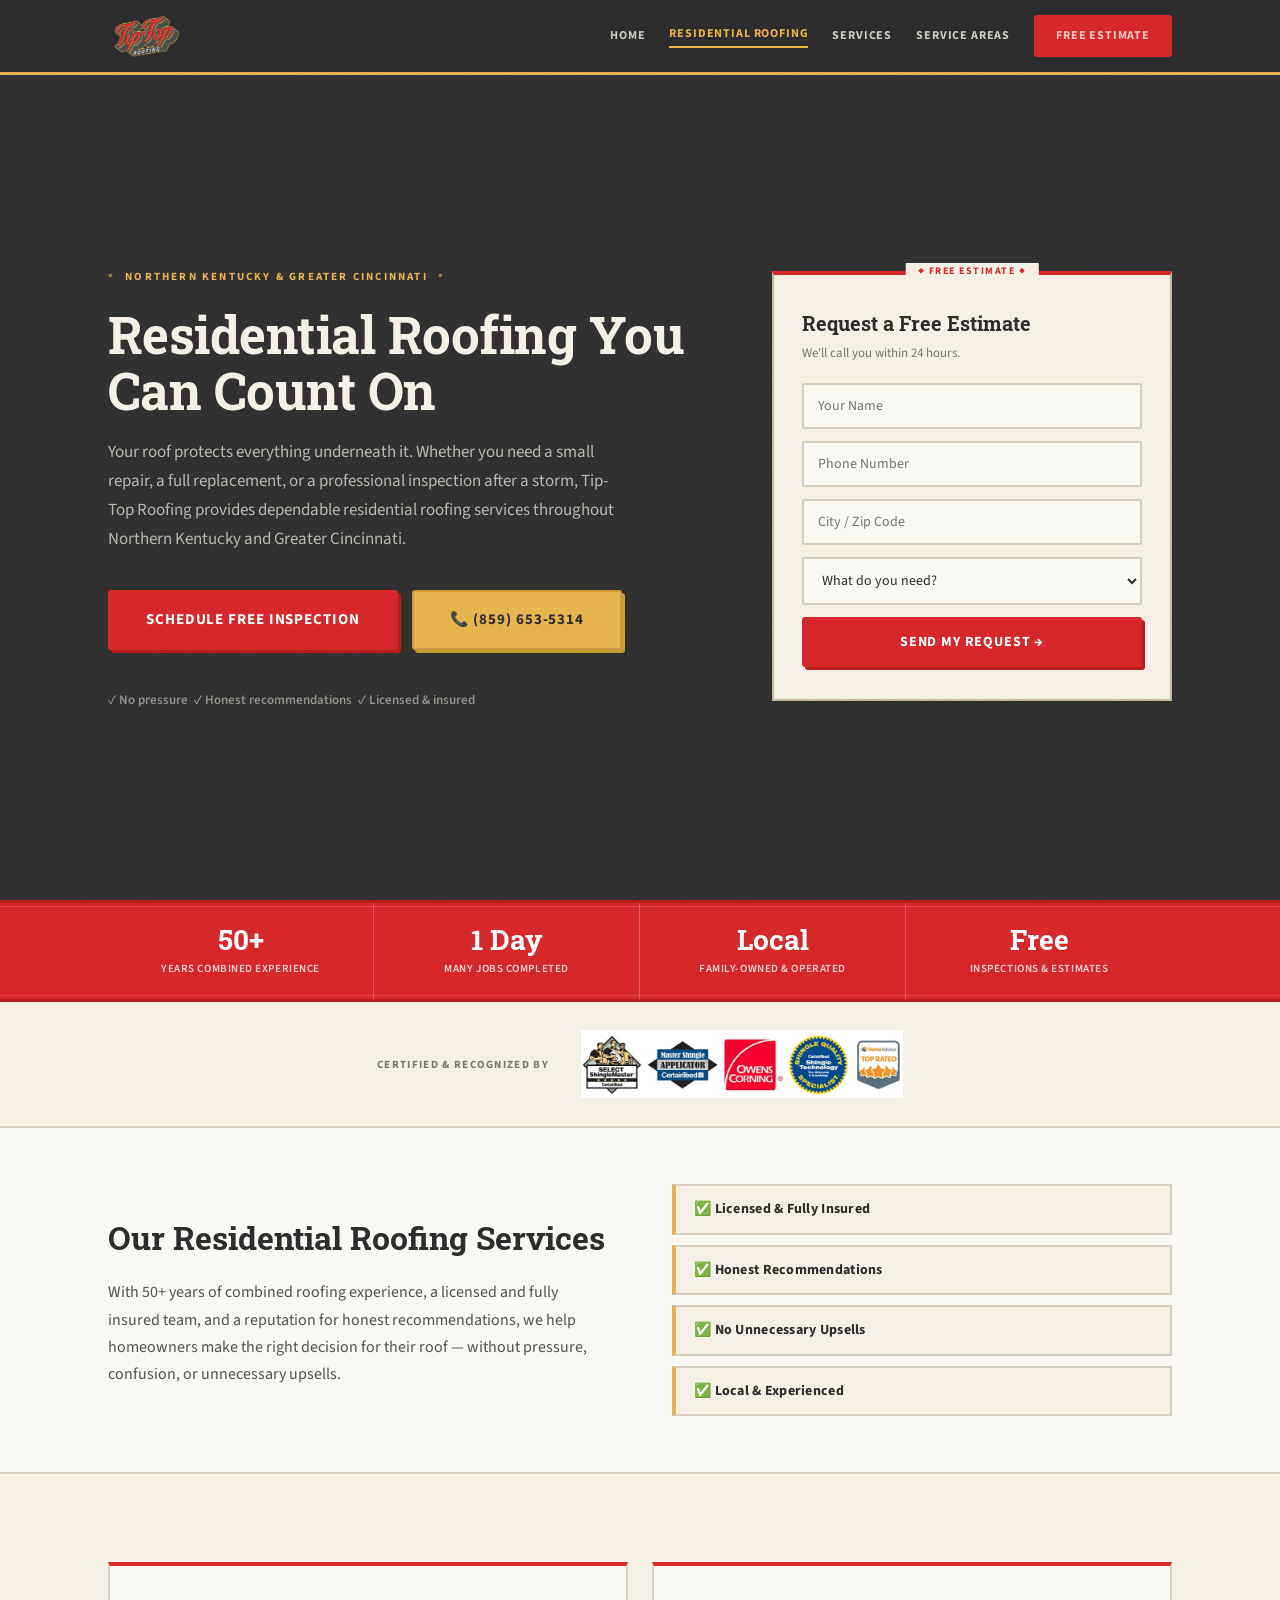
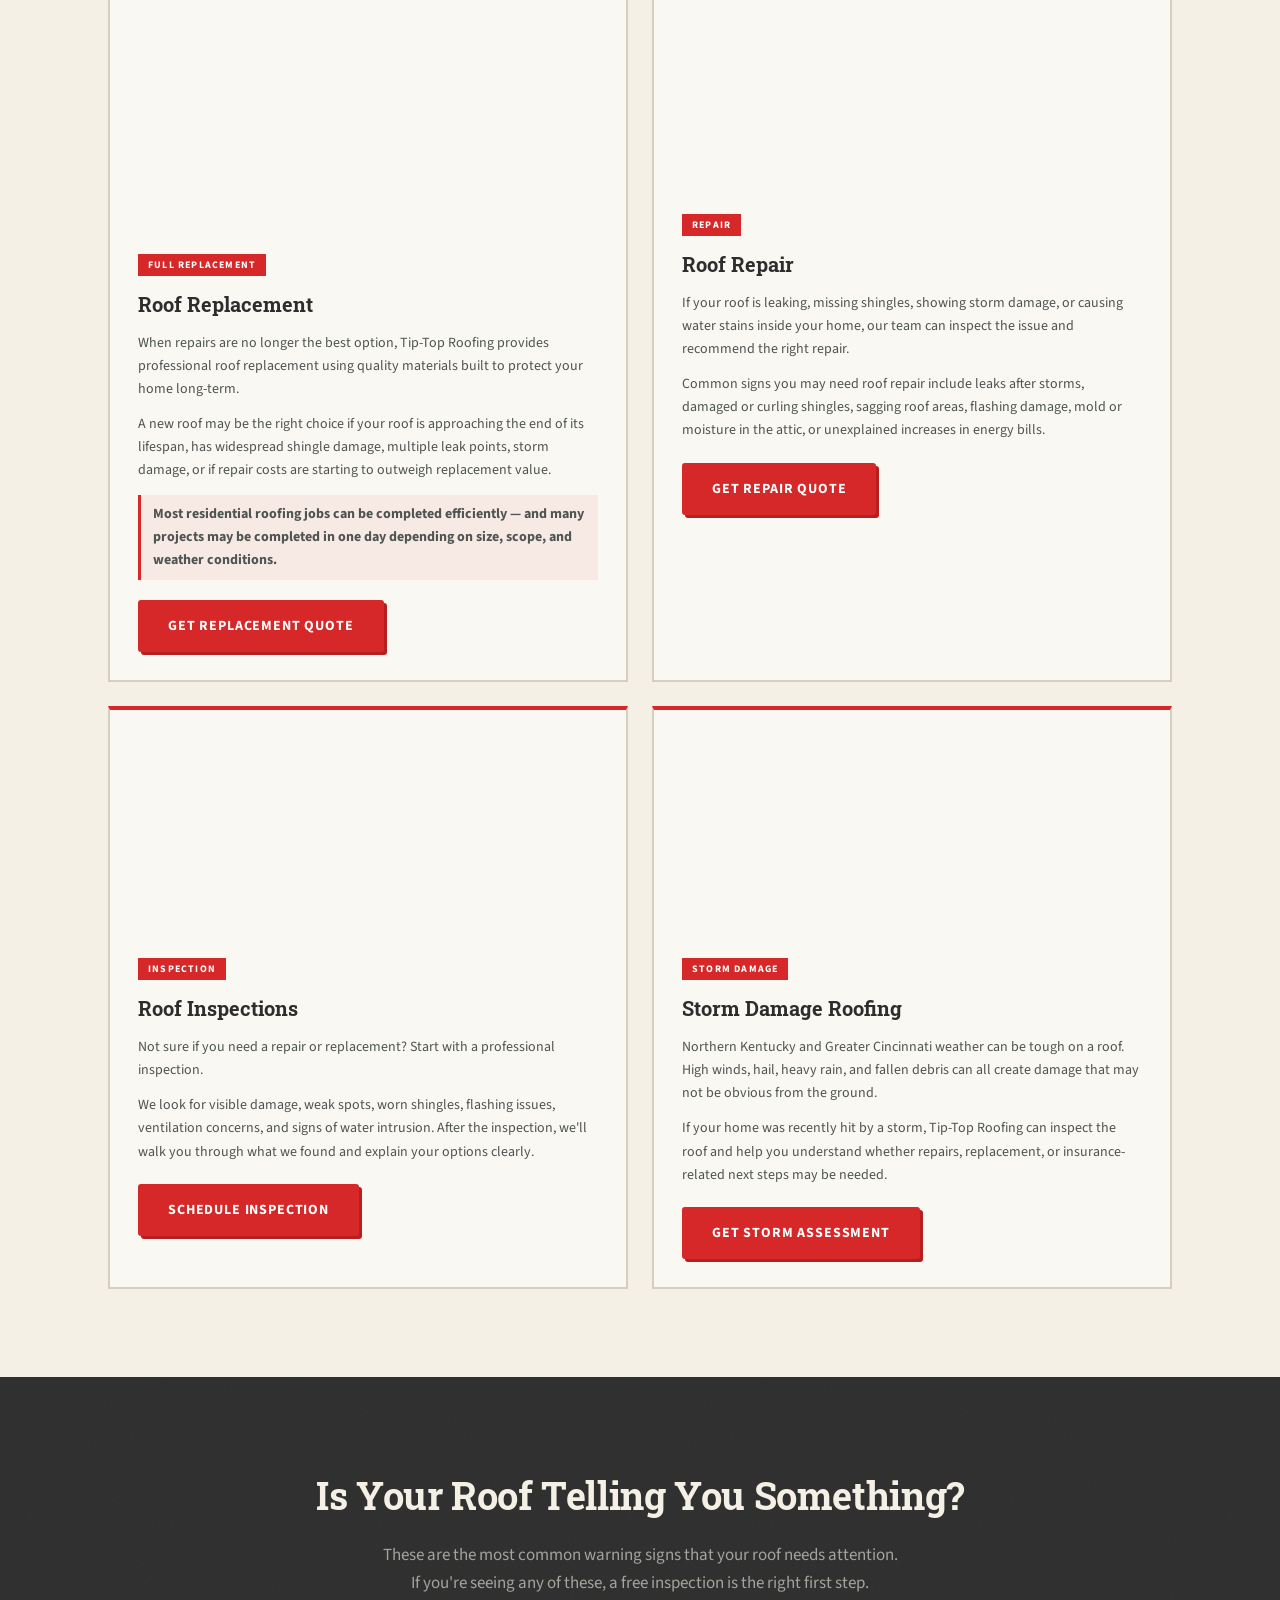
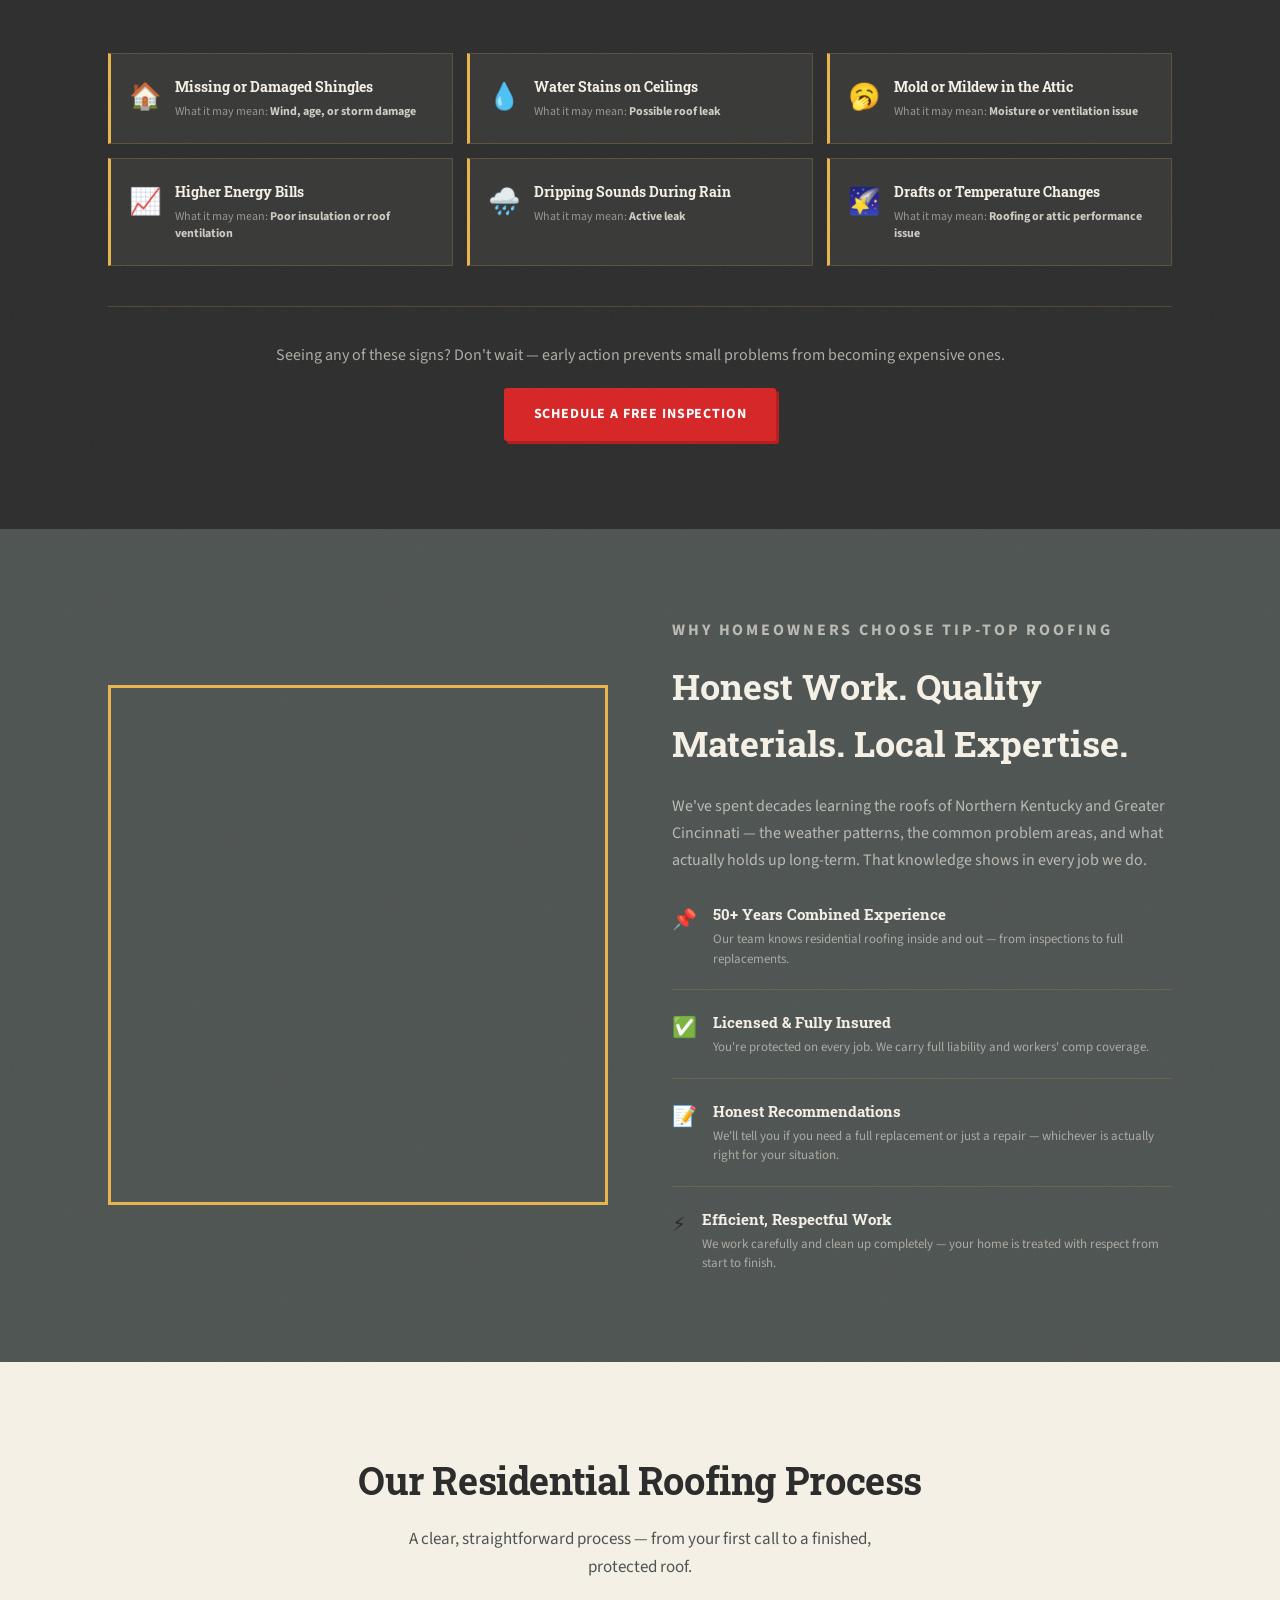
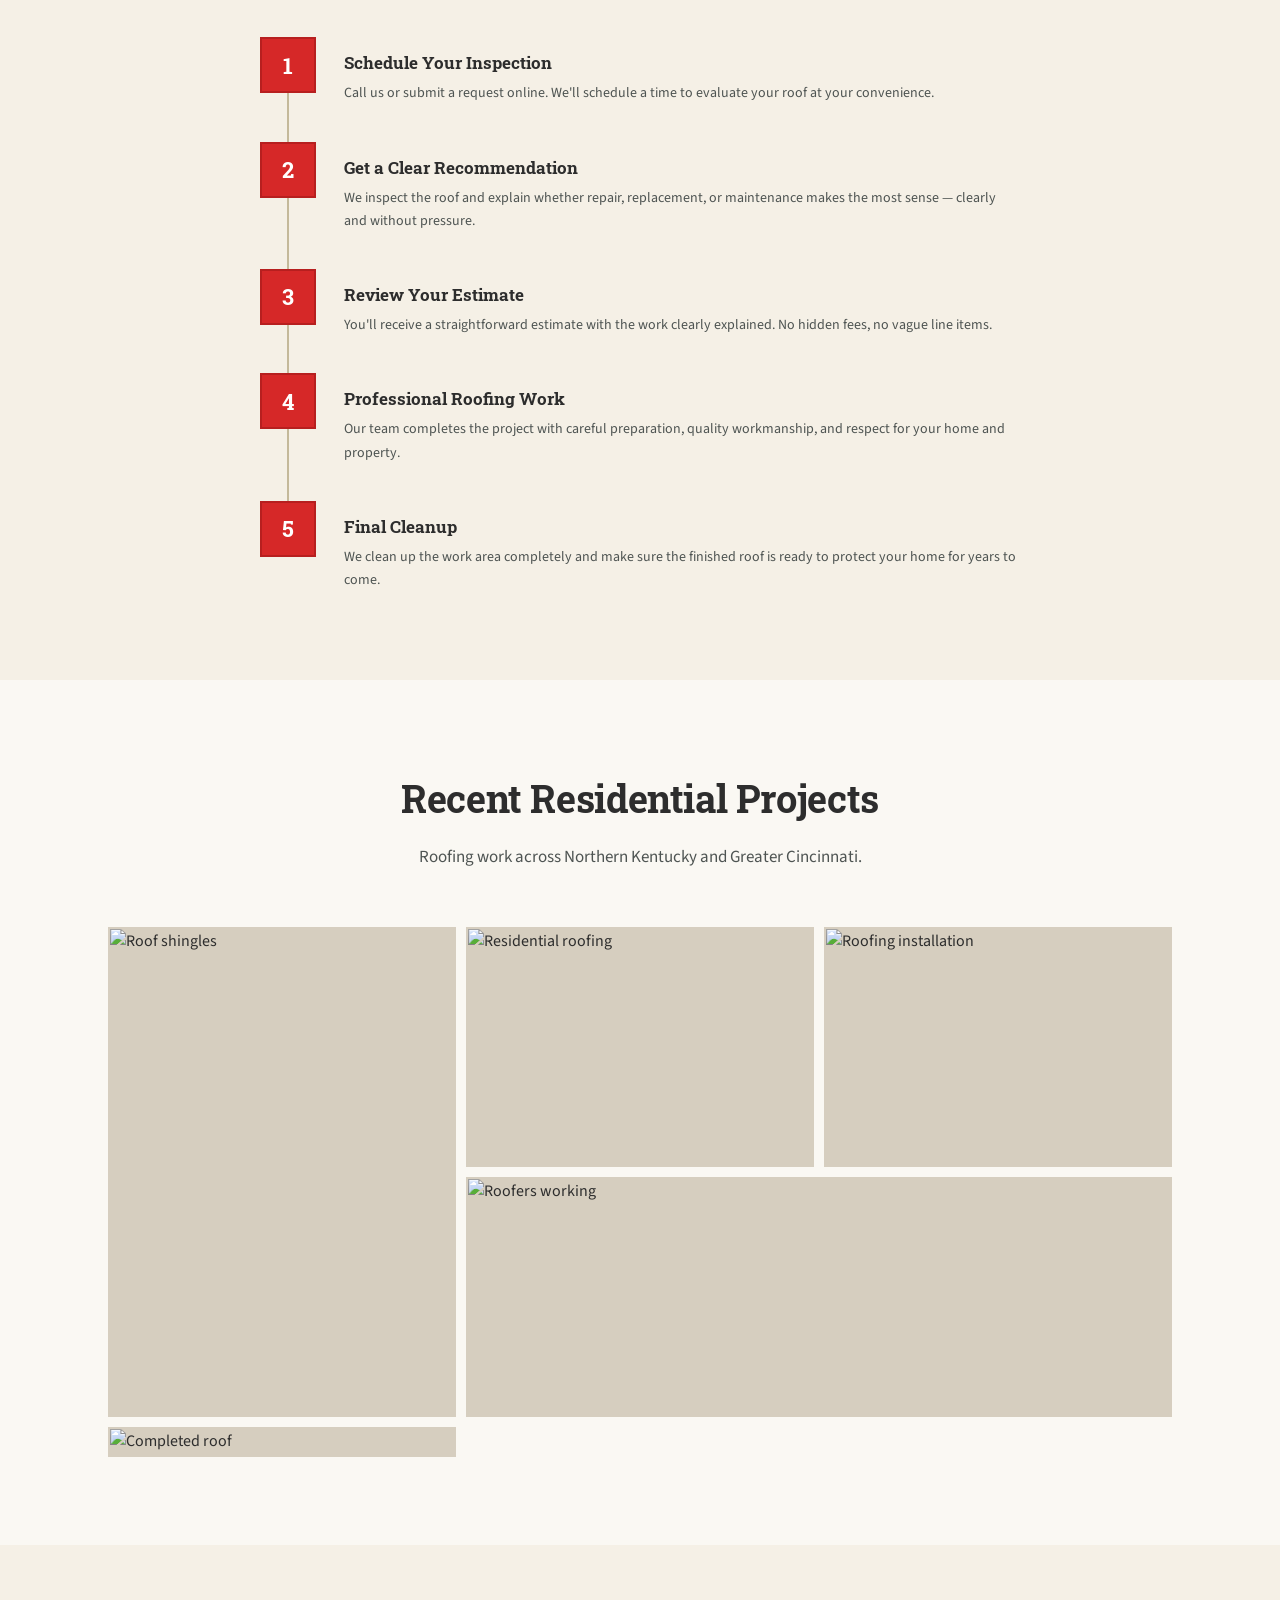
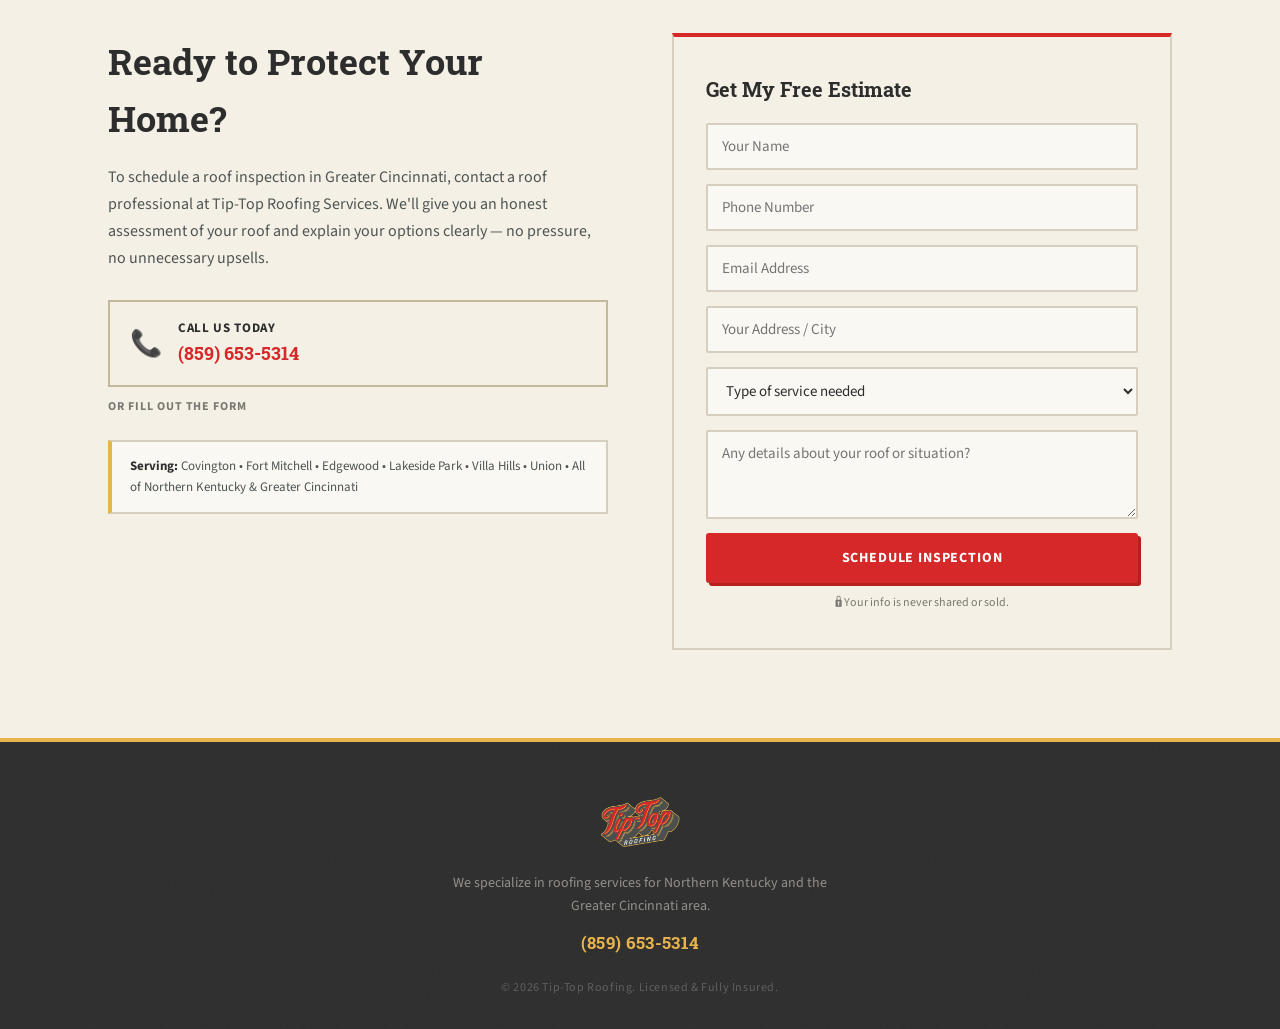
==== commit efeea3cb: "Fix copyright year (2026) and residential phone button Co-Authored-By: Claude Sonnet 4.6 <noreply@an" ====
--- a/residential-roofing.html
+++ b/residential-roofing.html
@@ -47,7 +47,7 @@
         <p class="hero-sub">Your roof protects everything underneath it. Whether you need a small repair, a full replacement, or a professional inspection after a storm, Tip-Top Roofing provides dependable residential roofing services throughout Northern Kentucky and Greater Cincinnati.</p>
         <div class="hero-actions">
           <a href="#contact" class="btn btn-primary btn-lg">Schedule Free Inspection</a>
-          <a href="tel:8596535314" class="btn btn-outline btn-lg">&#128222; (859) 653-5314</a>
+          <a href="tel:8596535314" class="btn btn-gold btn-lg">&#128222; (859) 653-5314</a>
         </div>
         <p class="lp-hero-note">&#10003; No pressure &nbsp;&#10003; Honest recommendations &nbsp;&#10003; Licensed &amp; insured</p>
       </div>
@@ -385,7 +385,7 @@
       </div>
       <p class="footer-copy">We specialize in roofing services for Northern Kentucky and the Greater Cincinnati area.</p>
       <p class="footer-phone"><a href="tel:8596535314">(859) 653-5314</a></p>
-      <p class="footer-legal">&copy; 2024 Tip-Top Roofing. Licensed &amp; Fully Insured.</p>
+      <p class="footer-legal">&copy; 2026 Tip-Top Roofing. Licensed &amp; Fully Insured.</p>
     </div>
   </footer>
 
